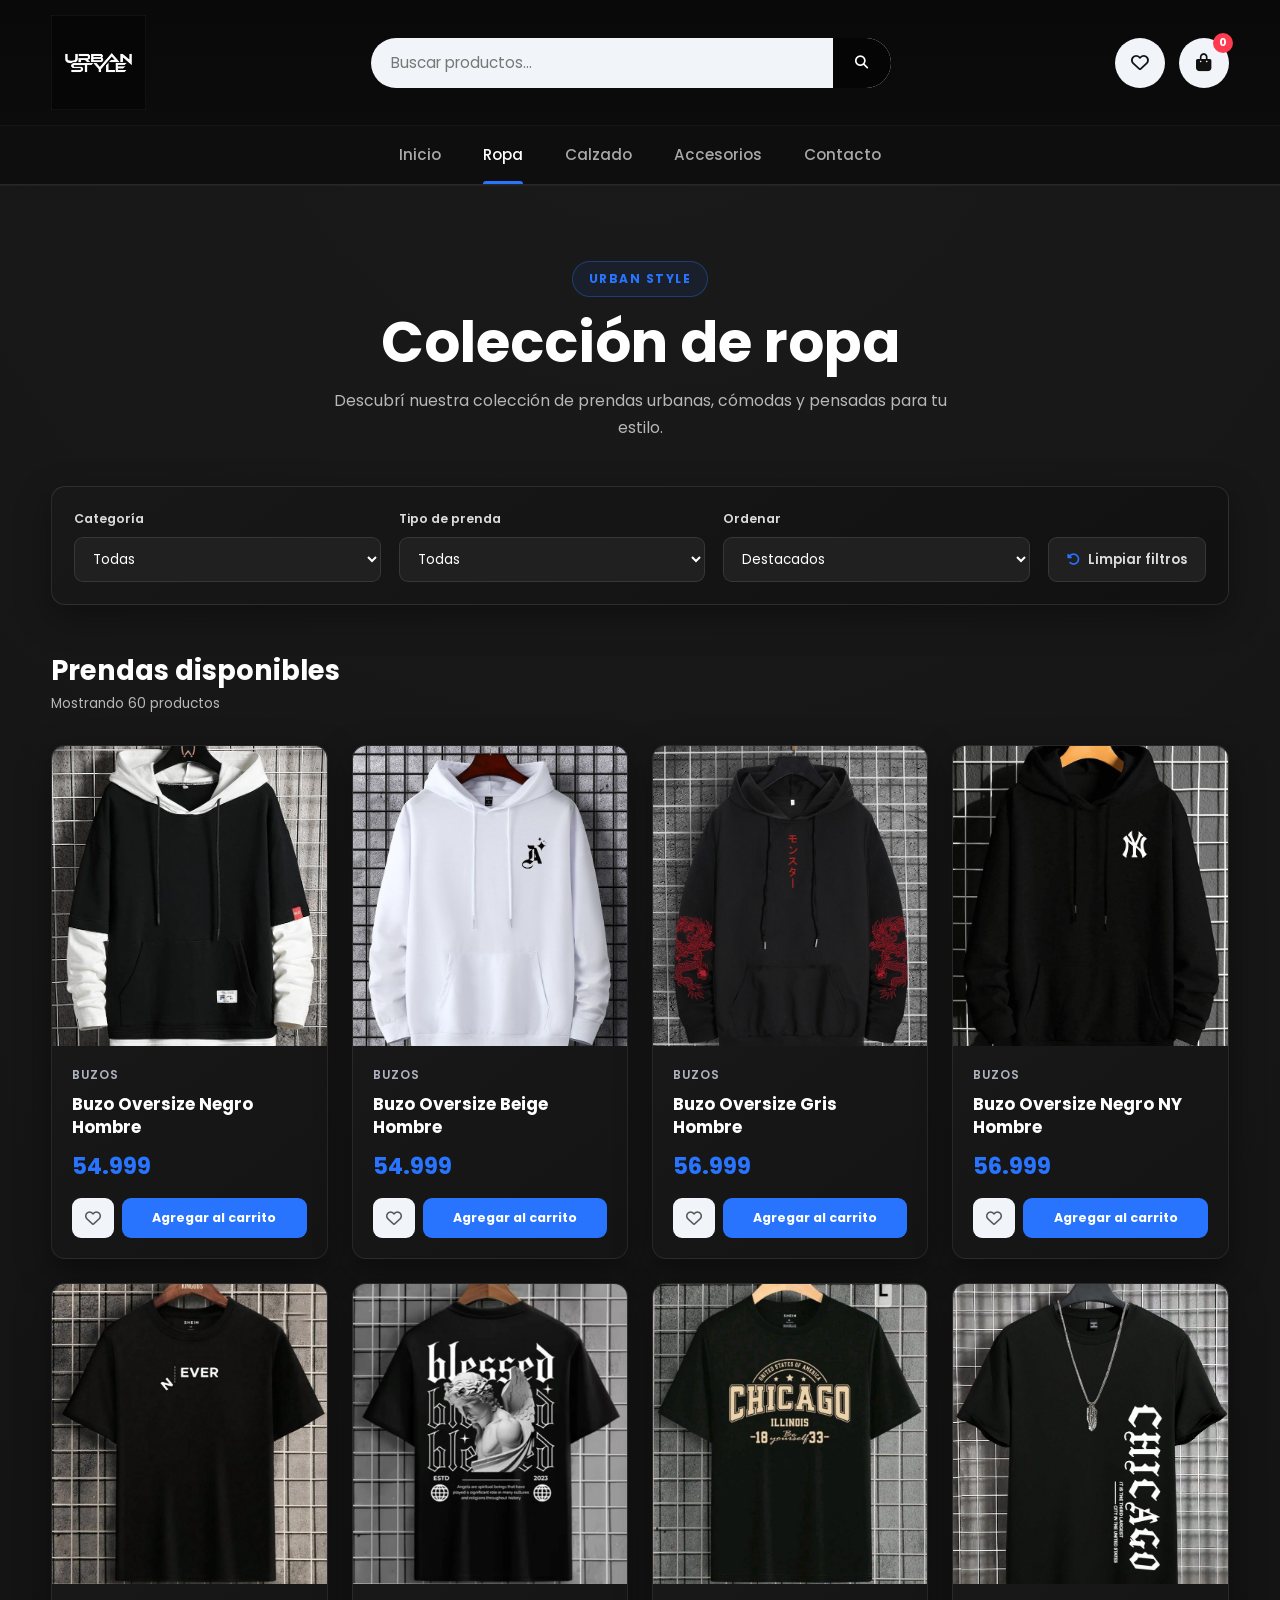
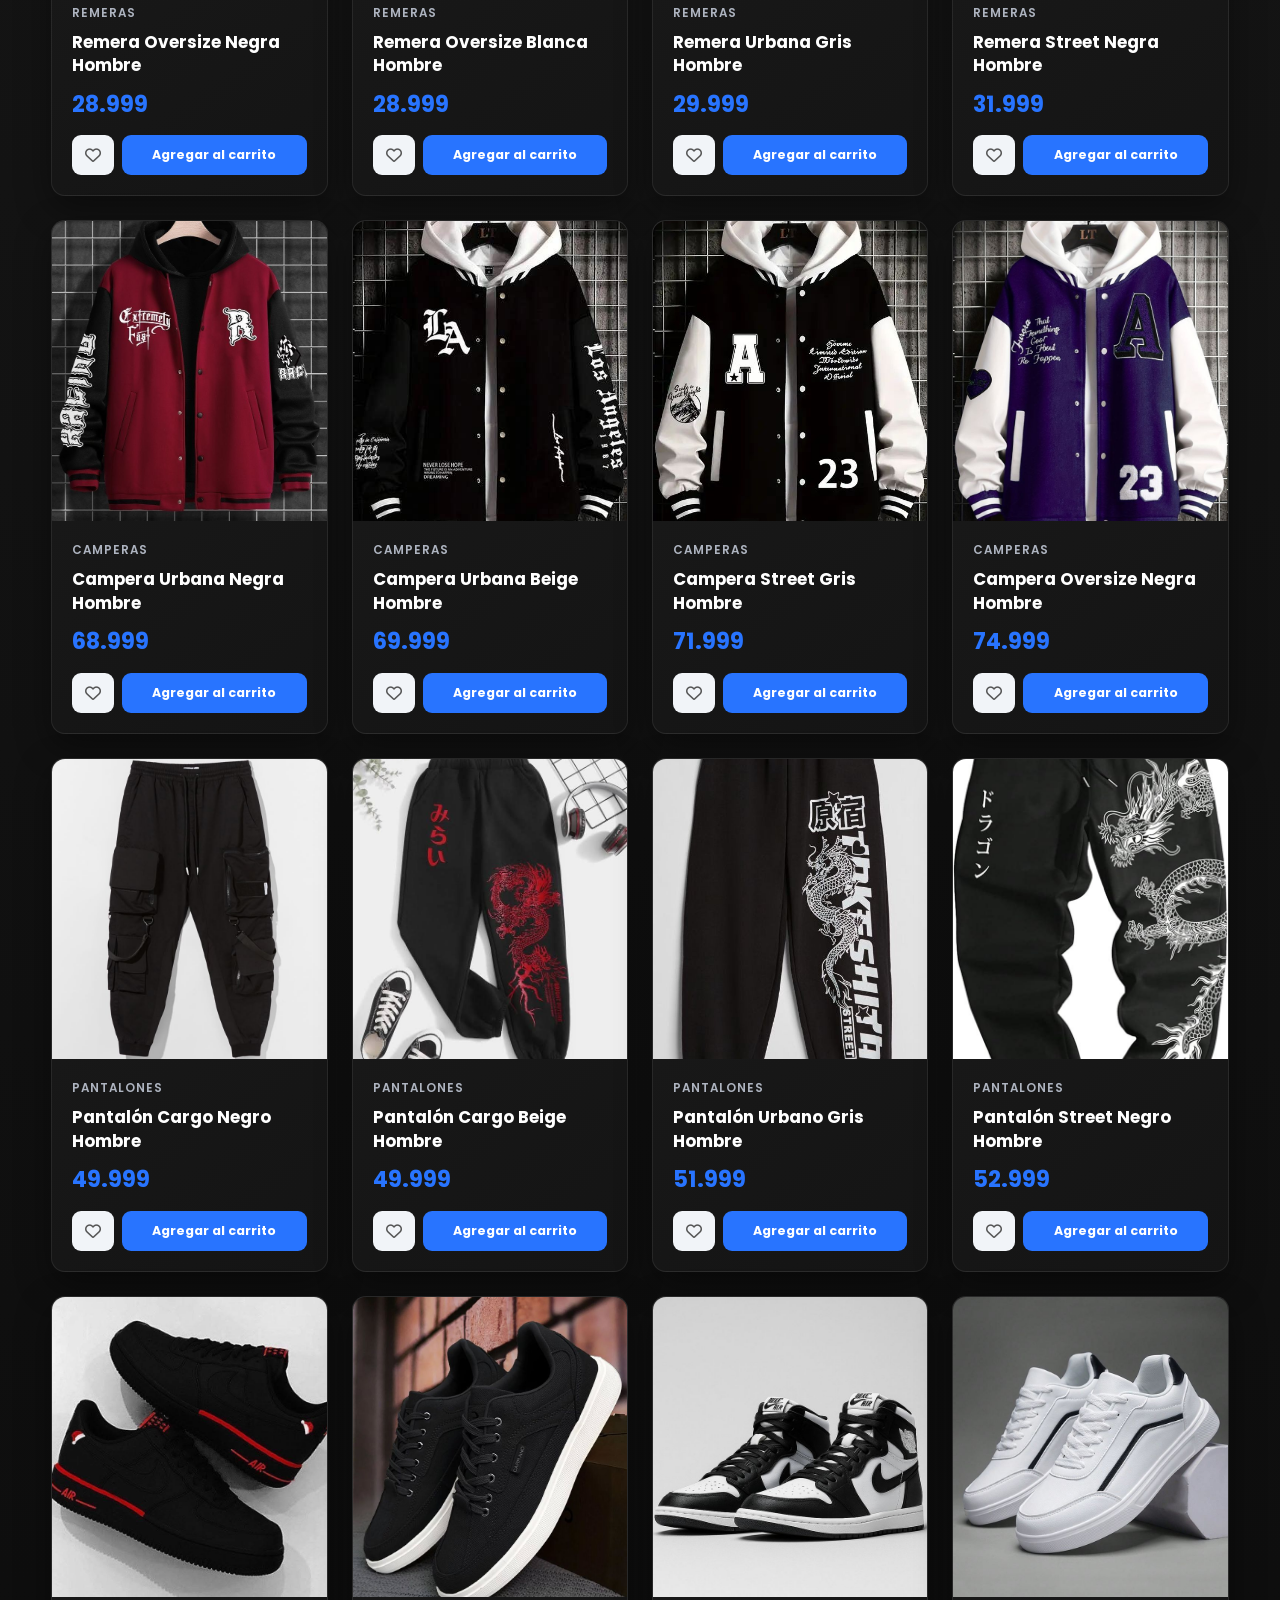
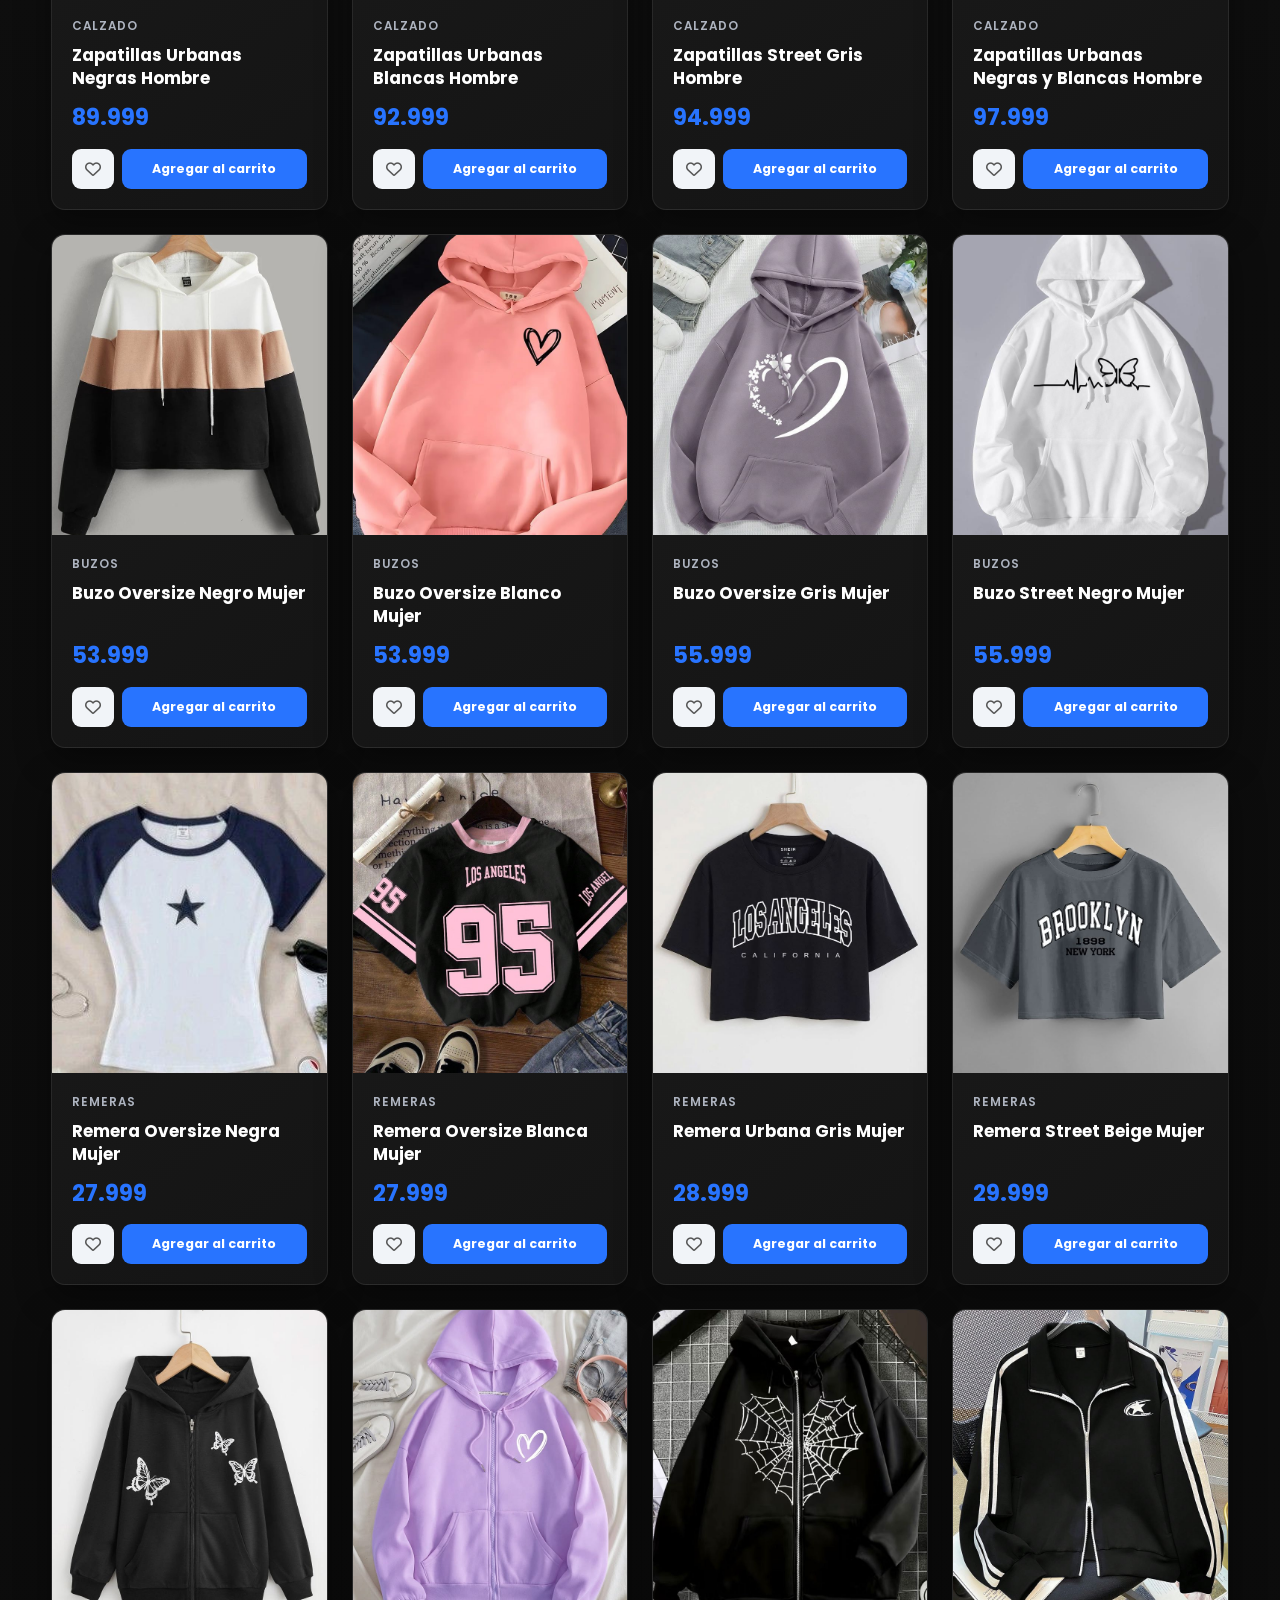
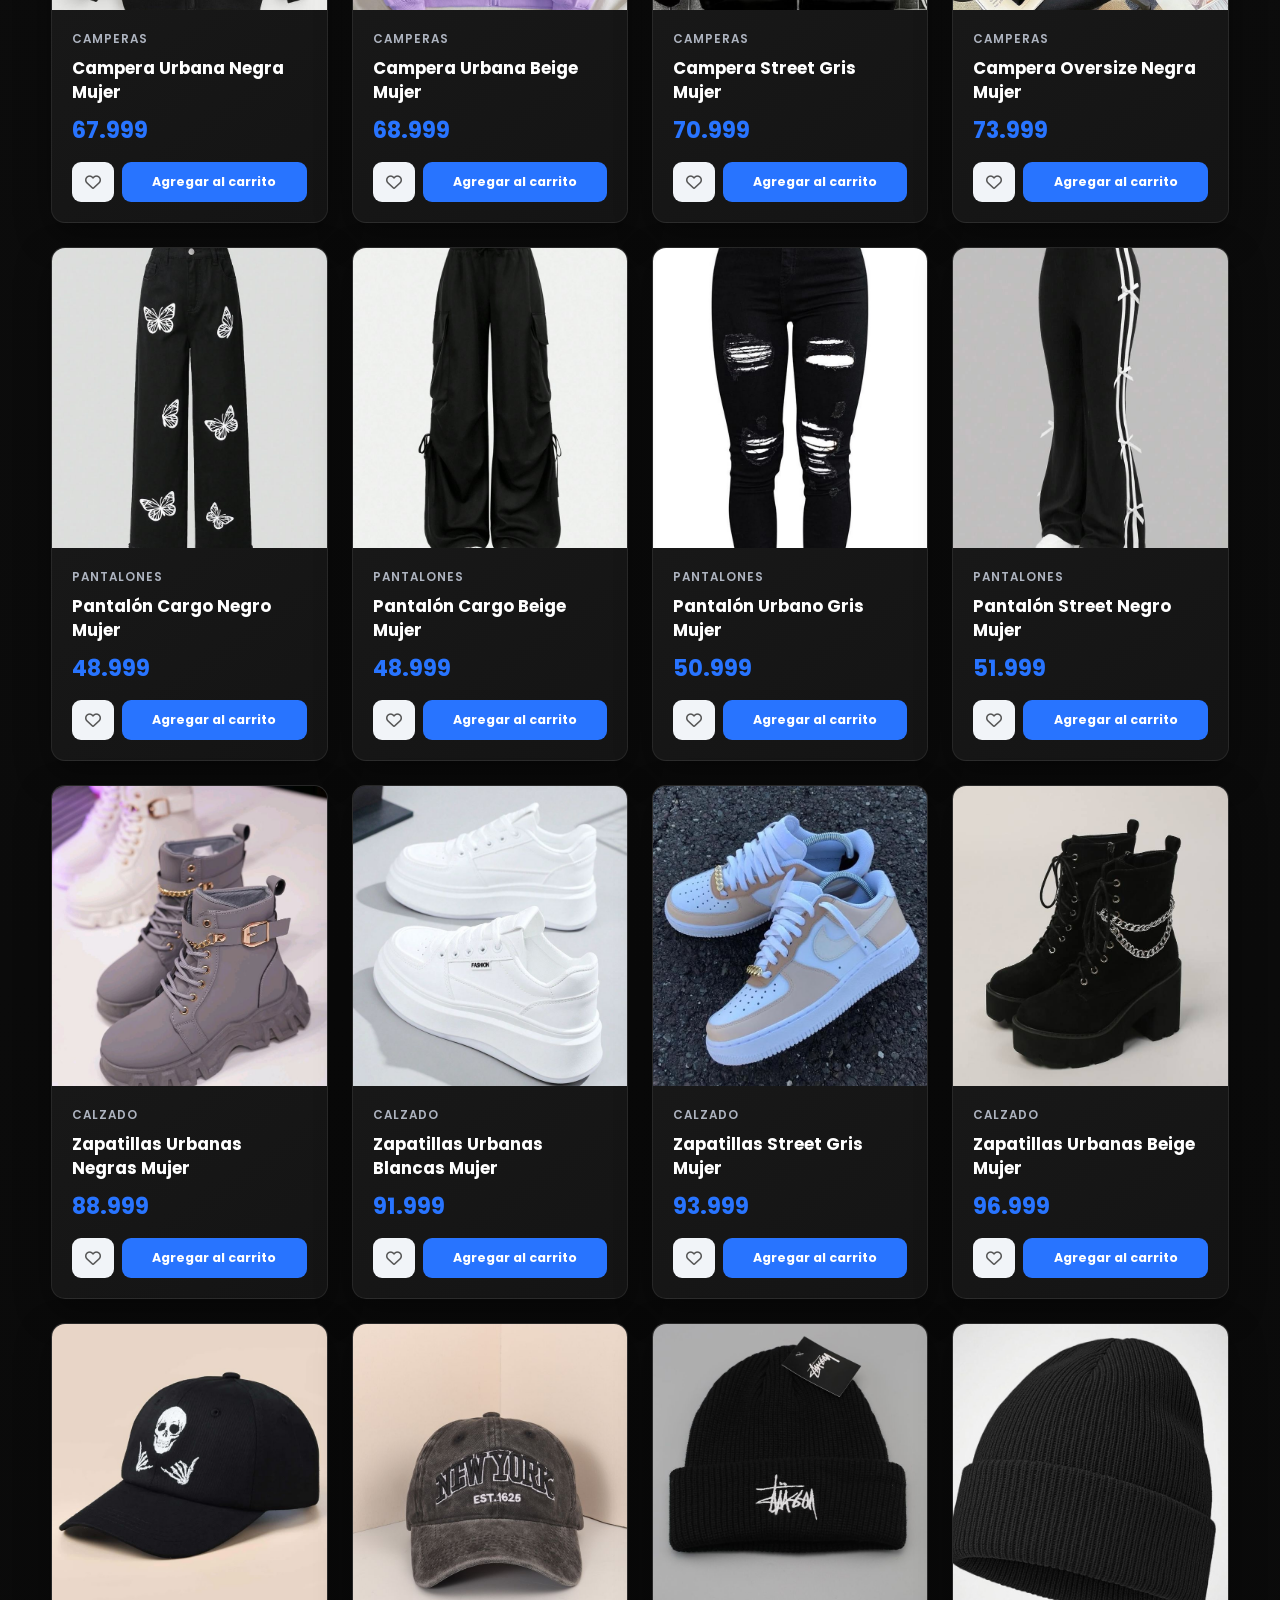
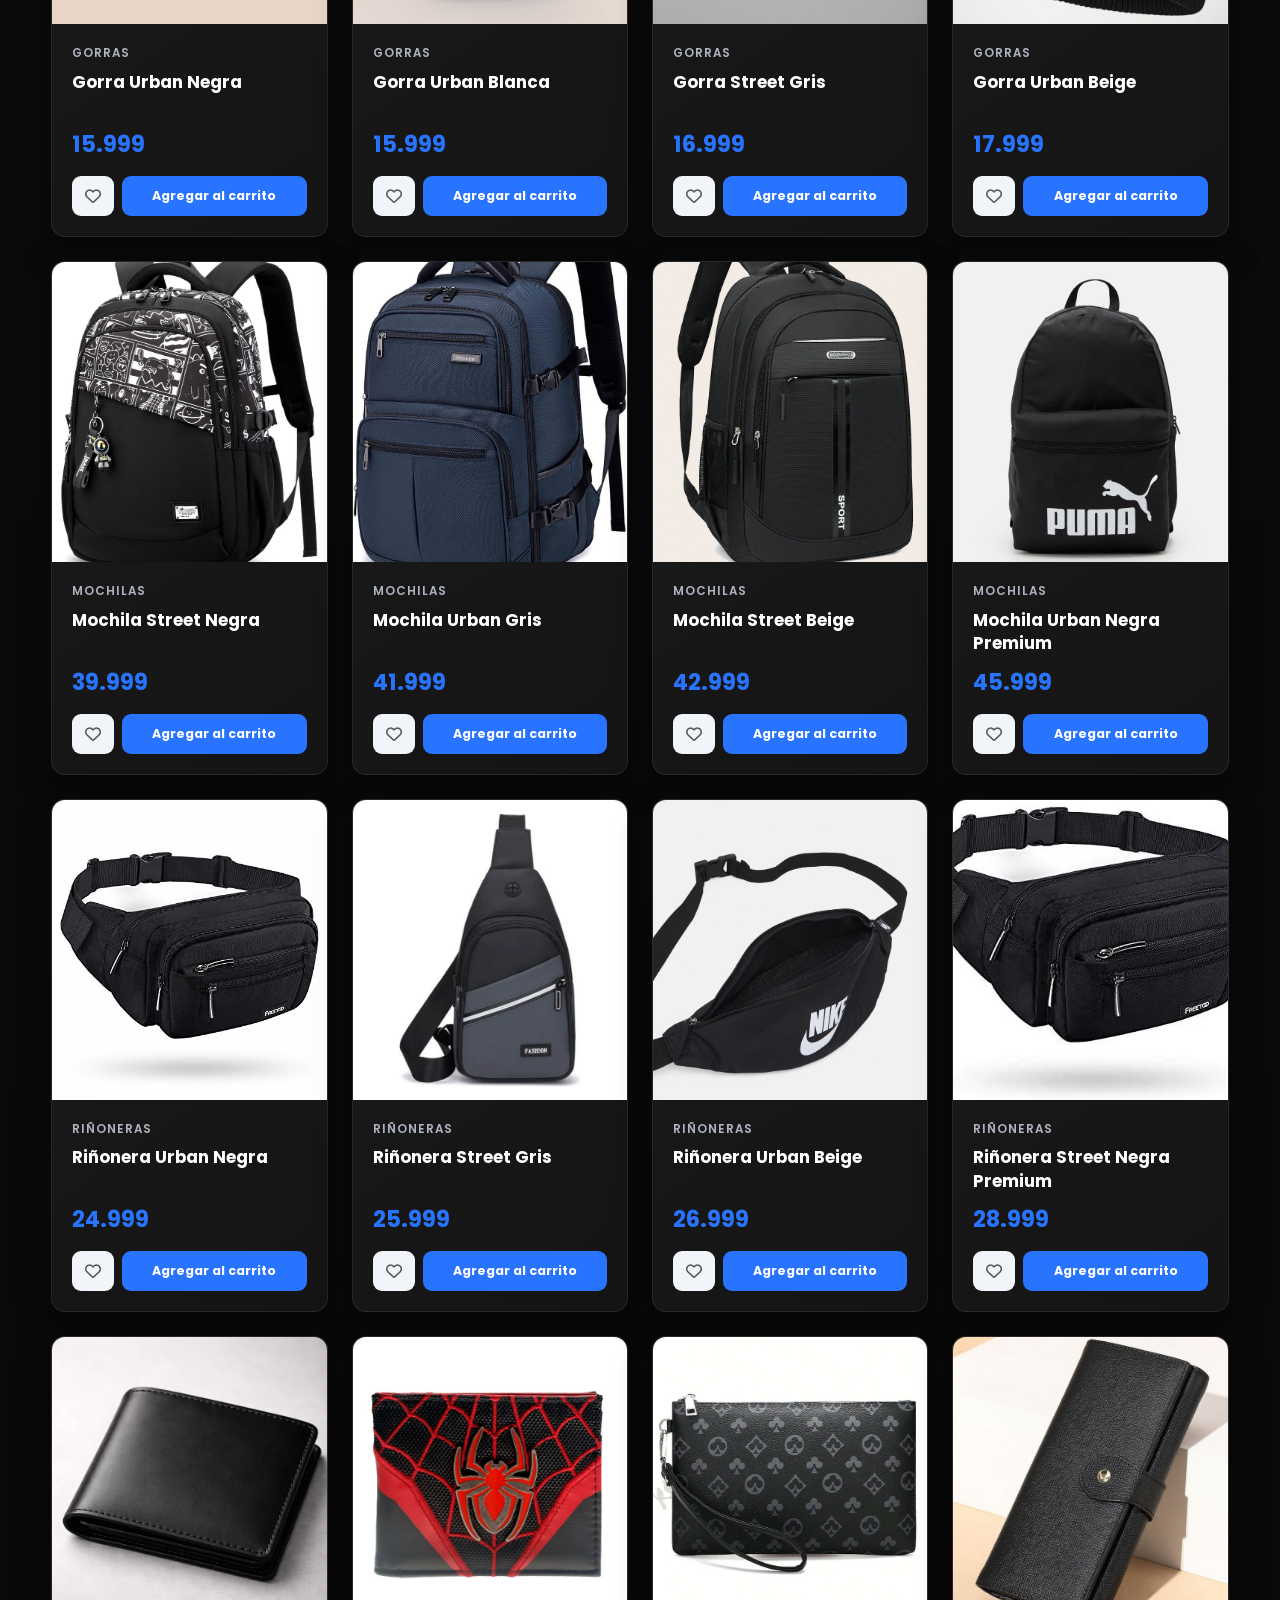
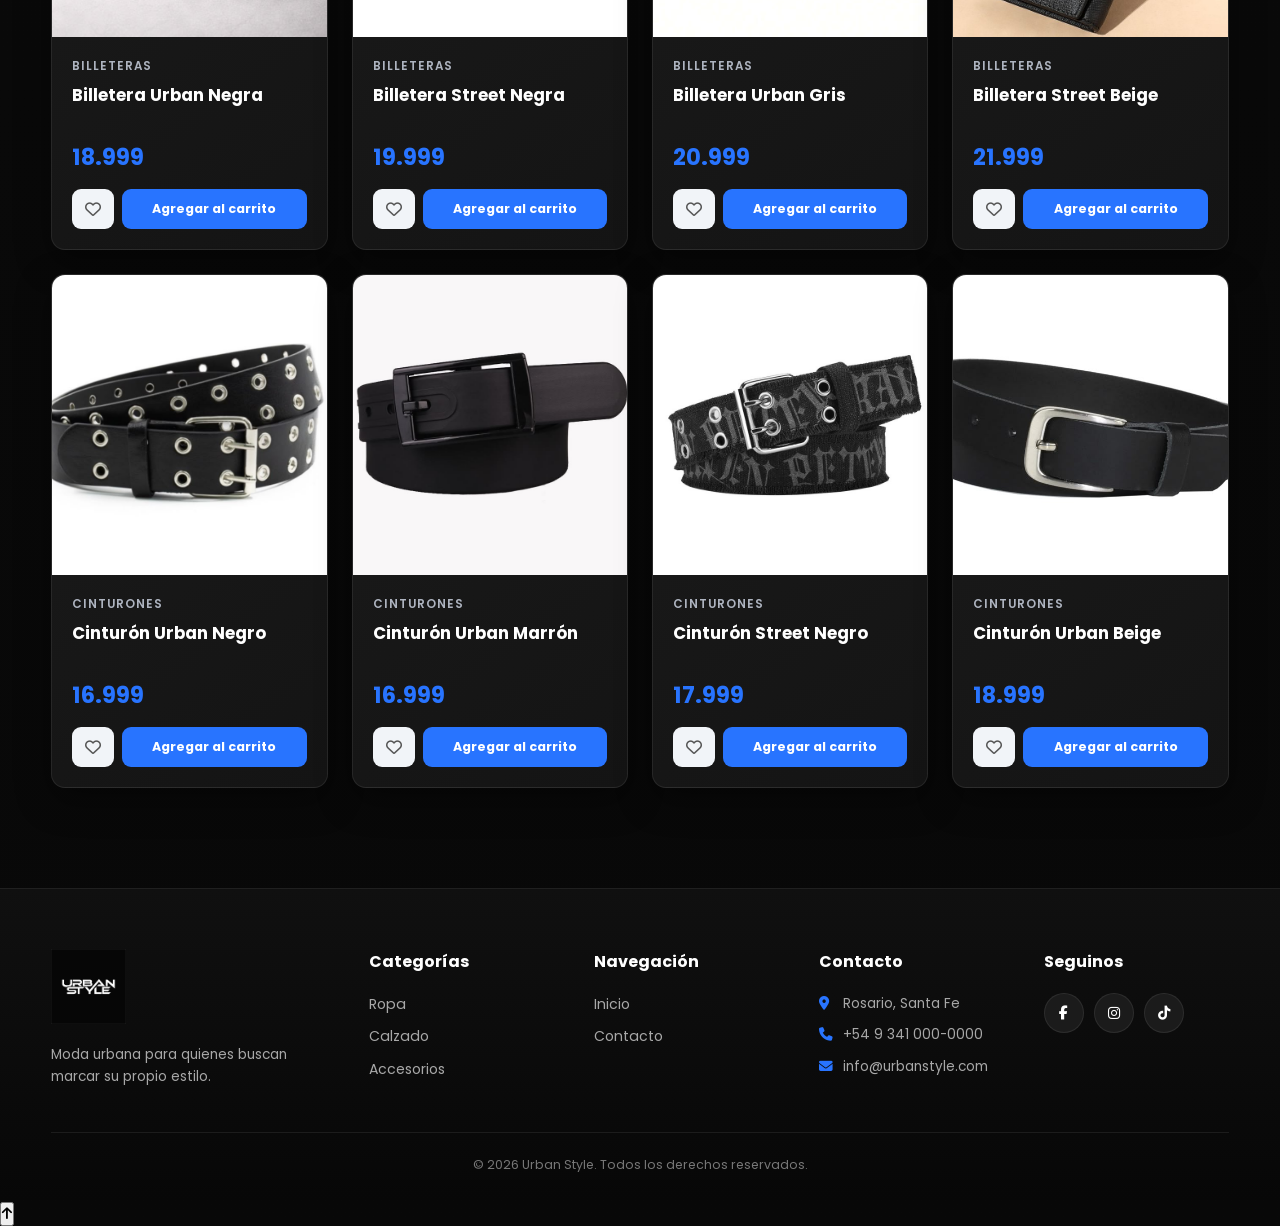
==== html/ropa.html @ ddd902ae "Actualiza productos, filtros y tarjetas" ====
<!DOCTYPE html>

<html lang="es">

<head>

    <!--================================================
                        CONFIGURACIÓN
    =================================================-->

    <meta charset="UTF-8">

    <meta
        name="viewport"
        content="width=device-width, initial-scale=1.0"
    >

    <meta
        name="description"
        content="Colección de ropa Urban Style"
    >

    <title>
        Ropa | Urban Style
    </title>


    <!--================================================
                        FUENTES
    =================================================-->

    <link
        rel="preconnect"
        href="https://fonts.googleapis.com"
    >

    <link
        rel="preconnect"
        href="https://fonts.gstatic.com"
        crossorigin
    >

    <link
        href="https://fonts.googleapis.com/css2?family=Poppins:wght@300;400;500;600;700;800&display=swap"
        rel="stylesheet"
    >


    <!--================================================
                    ICONOS FONT AWESOME
    =================================================-->

    <link
        rel="stylesheet"
        href="https://cdnjs.cloudflare.com/ajax/libs/font-awesome/6.5.2/css/all.min.css"
    >


    <!--================================================
                    ESTILOS PRINCIPALES
    =================================================-->

    <link
        rel="stylesheet"
        href="../style.css"
    >


    <!--================================================
                    ESTILOS DE ROPA
    =================================================-->

    <link
        rel="stylesheet"
        href="../css/ropa.css"
    >

</head>


<body>


    <!--================================================
                        HEADER
    =================================================-->

    <header class="header">

        <div class="header-contenedor">


            <!-- LOGO -->

            <a
                href="../index.html"
                class="logo"
                aria-label="Urban Style - Inicio"
            >

                <img
                    src="../img/logo.png"
                    alt="Logo Urban Style"
                >

            </a>


            <!-- BUSCADOR -->

            <div class="buscador">

                <input
                    type="text"
                    id="buscador"
                    placeholder="Buscar productos..."
                    autocomplete="off"
                >

                <button
                    type="button"
                    id="btn-buscar"
                    aria-label="Buscar"
                >

                    <i class="fa-solid fa-magnifying-glass"></i>

                </button>

            </div>


            <!-- ACCIONES -->

            <div class="acciones-header">


                <!-- FAVORITOS -->

                <button
                    type="button"
                    class="btn-header"
                    id="btn-favoritos"
                    aria-label="Favoritos"
                    title="Favoritos"
                >

                    <i class="fa-regular fa-heart"></i>

                </button>


                <!-- CARRITO -->

                <button
                    type="button"
                    class="btn-header carrito-header"
                    id="btn-carrito"
                    aria-label="Carrito"
                    title="Carrito"
                >

                    <i class="fa-solid fa-bag-shopping"></i>

                    <span
                        class="contador-carrito"
                        id="contador-carrito"
                    >
                        0
                    </span>

                </button>


            </div>

        </div>


        <!--================================================
                            NAVBAR
        =================================================-->

        <nav class="navbar">

            <div class="nav-contenedor">

                <a
                    href="../index.html"
                    class="nav-link"
                >
                    Inicio
                </a>

                <a
                    href="ropa.html"
                    class="nav-link activo"
                >
                    Ropa
                </a>

                <a
                    href="calzado.html"
                    class="nav-link"
                >
                    Calzado
                </a>

                <a
                    href="accesorios.html"
                    class="nav-link"
                >
                    Accesorios
                </a>

                <a
                    href="contacto.html"
                    class="nav-link"
                >
                    Contacto
                </a>

            </div>

        </nav>

    </header>


    <!--================================================
                    CONTENIDO PRINCIPAL
    =================================================-->

    <main>
        <!--================================================
                    ENCABEZADO DE ROPA
    =================================================-->

    <section class="ropa-encabezado">

        <div class="seccion-encabezado">

            <span class="ropa-etiqueta">
                URBAN STYLE
            </span>

            <h1>
                Colección de ropa
            </h1>

            <p>
                Descubrí nuestra colección de prendas urbanas,
                cómodas y pensadas para tu estilo.
            </p>

        </div>

    </section>


    <!--================================================
                        FILTROS
    =================================================-->

    <section class="filtros-ropa">

        <div class="filtros-contenedor">


            <!-- FILTRO CATEGORÍA -->

            <div class="filtro-grupo">

                <label for="filtro-categoria">
                    Categoría
                </label>

                <select
                    id="filtro-categoria"
                >

                    <option value="todos">
                        Todas
                    </option>

                    <option value="Hombre">
                        Hombre
                    </option>

                    <option value="Mujer">
                        Mujer
                    </option>

                </select>

            </div>


            <!-- FILTRO TIPO -->

            <div class="filtro-grupo">

                <label for="filtro-tipo">
                    Tipo de prenda
                </label>

                <select
                    id="filtro-tipo"
                >

                    <option value="todos">
                        Todas
                    </option>

                    <option value="Buzos">
                        Buzos
                    </option>

                    <option value="Camperas">
                        Camperas
                    </option>

                    <option value="Remeras">
                        Remeras
                    </option>

                    <option value="Jeans">
                        Jeans
                    </option>

                </select>

            </div>


            <!-- ORDEN -->

            <div class="filtro-grupo">

                <label for="orden-productos">
                    Ordenar
                </label>

                <select
                    id="orden-productos"
                >

                    <option value="destacados">
                        Destacados
                    </option>

                    <option value="menor">
                        Menor precio
                    </option>

                    <option value="mayor">
                        Mayor precio
                    </option>

                    <option value="nombre">
                        Nombre
                    </option>

                </select>

            </div>


            <!-- LIMPIAR FILTROS -->

            <button
                type="button"
                id="btn-limpiar-filtros"
                class="btn-limpiar-filtros"
            >

                <i class="fa-solid fa-rotate-left"></i>

                Limpiar filtros

            </button>

        </div>

    </section>


    <!--================================================
                    PRODUCTOS DE ROPA
    =================================================-->

    <section class="productos-ropa">

        <div class="productos-ropa-encabezado">

            <div>

                <h2>
                    Prendas disponibles
                </h2>

                <p id="cantidad-productos">
                    Mostrando productos
                </p>

            </div>

        </div>


        <!--================================================
                    CONTENEDOR PRODUCTOS
        =================================================-->

        <div
            class="productos-grid"
            id="productos-ropa"
        >

            <!--
                Las tarjetas serán creadas
                automáticamente por ropa.js.
            -->

        </div>


        <!--================================================
                    MENSAJE SIN RESULTADOS
        =================================================-->

        <div
            class="sin-resultados"
            id="sin-resultados"
        >

            <div class="sin-resultados-icono">

                <i class="fa-solid fa-shirt"></i>

            </div>

            <h3>
                No encontramos productos
            </h3>

            <p>
                Probá cambiar los filtros para
                encontrar otras prendas.
            </p>

        </div>

    </section>
        <!--================================================
                        FOOTER
    =================================================-->

    <footer class="footer">

        <div class="footer-contenedor">


            <!-- MARCA -->

            <div class="footer-columna footer-marca">

                <a
                    href="../index.html"
                    class="footer-logo"
                >

                    <img
                        src="../img/logo.png"
                        alt="Urban Style"
                    >

                </a>

                <p>
                    Moda urbana para quienes buscan
                    marcar su propio estilo.
                </p>

            </div>


            <!-- CATEGORÍAS -->

            <div class="footer-columna">

                <h3>
                    Categorías
                </h3>

                <a href="ropa.html">
                    Ropa
                </a>

                <a href="calzado.html">
                    Calzado
                </a>

                <a href="accesorios.html">
                    Accesorios
                </a>

            </div>


            <!-- NAVEGACIÓN -->

            <div class="footer-columna">

                <h3>
                    Navegación
                </h3>

                <a href="../index.html">
                    Inicio
                </a>

                <a href="contacto.html">
                    Contacto
                </a>

            </div>


            <!-- CONTACTO -->

            <div class="footer-columna">

                <h3>
                    Contacto
                </h3>

                <p>
                    <i class="fa-solid fa-location-dot"></i>
                    Rosario, Santa Fe
                </p>

                <p>
                    <i class="fa-solid fa-phone"></i>
                    +54 9 341 000-0000
                </p>

                <p>
                    <i class="fa-solid fa-envelope"></i>
                    info@urbanstyle.com
                </p>

            </div>


            <!-- REDES -->

            <div class="footer-columna">

                <h3>
                    Seguinos
                </h3>

                <div class="redes-sociales">

                    <a
                        href="#"
                        aria-label="Facebook"
                    >
                        <i class="fa-brands fa-facebook-f"></i>
                    </a>

                    <a
                        href="#"
                        aria-label="Instagram"
                    >
                        <i class="fa-brands fa-instagram"></i>
                    </a>

                    <a
                        href="#"
                        aria-label="TikTok"
                    >
                        <i class="fa-brands fa-tiktok"></i>
                    </a>

                </div>

            </div>


        </div>


        <!-- COPYRIGHT -->

        <div class="footer-bottom">

            <p>
                © 2026 Urban Style. Todos los derechos reservados.
            </p>

        </div>

    </footer>


    <!--================================================
                        SCRIPTS
    =================================================-->


    <script src="../js/productos.js"></script>
    
    <script src="../js/ropa.js"></script>

    <script src="../js/carrito.js"></script>

    <script src="../js/filtros.js"></script>

    <script src="../script.js"></script>

    

</body>

</html>
---- style.css ----
/*====================================================
                    CONFIGURACIÓN GENERAL
====================================================*/

:root {

    --fondo: #0b0b0b;
    --fondo-secundario: #111111;
    --fondo-tarjeta: #181818;

    --blanco: #ffffff;
    --texto: #f5f5f5;
    --texto-secundario: #b8b8b8;

    --color-principal: #2874ff;
    --color-principal-hover: #1f63df;

    --borde: rgba(255, 255, 255, 0.10);

    --sombra: 0 15px 40px rgba(0, 0, 0, 0.45);

    --radio: 14px;

}


/*====================================================
                    RESET
====================================================*/

* {

    margin: 0;
    padding: 0;

    box-sizing: border-box;

}


html {

    scroll-behavior: smooth;

}


body {

    font-family: "Poppins", sans-serif;

    background:
        radial-gradient(
            circle at top,
            #1a1a1a 0%,
            #0d0d0d 38%,
            #080808 100%
        );

    color: var(--texto);

    min-height: 100vh;

    line-height: 1.6;

}


img {

    max-width: 100%;

}


a {

    color: inherit;

    text-decoration: none;

}


button,
input {

    font-family: inherit;

}


button {

    cursor: pointer;

}


/*====================================================
                    SCROLLBAR
====================================================*/

::-webkit-scrollbar {

    width: 9px;

}


::-webkit-scrollbar-track {

    background: #080808;

}


::-webkit-scrollbar-thumb {

    background: #333333;

    border-radius: 10px;

}


::-webkit-scrollbar-thumb:hover {

    background: var(--color-principal);

}


/*====================================================
                        HEADER
====================================================*/

.header {

    width: 100%;

    background:
        linear-gradient(
            180deg,
            #090909 0%,
            #0d0d0d 100%
        );

    border-bottom: 1px solid var(--borde);

    position: relative;

    z-index: 1000;

}


.header-contenedor {

    width: min(1200px, 92%);

    min-height: 125px;

    margin: 0 auto;

    display: flex;

    align-items: center;

    justify-content: space-between;

    gap: 40px;

}


/*====================================================
                        LOGO
====================================================*/

.logo {

    width: 95px;

    height: 95px;

    flex-shrink: 0;

    display: flex;

    align-items: center;

    justify-content: center;

}


.logo img {

    width: 100%;

    height: 100%;

    object-fit: contain;

    display: block;

}


/*====================================================
                        BUSCADOR
====================================================*/

.buscador {

    width: min(520px, 50%);

    height: 50px;

    display: flex;

    align-items: center;

    background: #f1f4f8;

    border-radius: 30px;

    overflow: hidden;

}


.buscador input {

    flex: 1;

    height: 100%;

    border: none;

    outline: none;

    padding: 0 20px;

    background: transparent;

    color: #222222;

    font-size: 0.95rem;

}


.buscador input::placeholder {

    color: #777777;

}


.buscador button {

    width: 58px;

    height: 100%;

    border: none;

    background: #050505;

    color: #ffffff;

    display: flex;

    align-items: center;

    justify-content: center;

    transition: 0.25s ease;

}


.buscador button:hover {

    background: var(--color-principal);

}


/*====================================================
                    ACCIONES HEADER
====================================================*/

.acciones-header {

    display: flex;

    align-items: center;

    gap: 14px;

    flex-shrink: 0;

}


.btn-header {

    width: 50px;

    height: 50px;

    border: none;

    border-radius: 50%;

    background: #f1f4f8;

    color: #111111;

    display: flex;

    align-items: center;

    justify-content: center;

    font-size: 1.1rem;

    position: relative;

    transition:
        transform 0.25s ease,
        background 0.25s ease,
        color 0.25s ease;

}


.btn-header:hover {

    transform: translateY(-2px);

    background: var(--color-principal);

    color: #ffffff;

}


/*====================================================
                    CONTADOR CARRITO
====================================================*/

.carrito-header {

    position: relative;

}


.contador-carrito {

    position: absolute;

    top: -5px;

    right: -4px;

    min-width: 20px;

    height: 20px;

    padding: 0 5px;

    border-radius: 20px;

    background: #ff3b4f;

    color: #ffffff;

    font-size: 0.7rem;

    font-weight: 700;

    display: flex;

    align-items: center;

    justify-content: center;

}


/*====================================================
                        NAVBAR
====================================================*/

.navbar {

    width: 100%;

    border-top: 1px solid rgba(255,255,255,0.03);

    border-bottom: 1px solid var(--borde);

    background: #0e0e0e;

}


.nav-contenedor {

    width: min(900px, 92%);

    min-height: 55px;

    margin: 0 auto;

    display: flex;

    align-items: center;

    justify-content: center;

    gap: 42px;

}


.nav-link {

    position: relative;

    color: #a9a9a9;

    font-size: 0.95rem;

    font-weight: 500;

    padding: 17px 0;

    transition: color 0.25s ease;

}


.nav-link:hover {

    color: var(--blanco);

}


.nav-link.activo {

    color: var(--blanco);

}


.nav-link.activo::after {

    content: "";

    position: absolute;

    left: 0;

    right: 0;

    bottom: 0;

    height: 3px;

    background: var(--color-principal);

    border-radius: 5px 5px 0 0;

}


/*====================================================
                    SECCIONES GENERALES
====================================================*/

main {

    width: 100%;

    overflow: hidden;

}


.seccion-encabezado {

    text-align: center;

}


.seccion-encabezado h2 {

    color: var(--blanco);

    font-size: 2rem;

    line-height: 1.2;

    margin-bottom: 8px;

}


.seccion-encabezado p {

    color: var(--texto-secundario);

    font-size: 1rem;

}


/*====================================================
                    ANIMACIÓN BASE
====================================================*/

.animacion-scroll {

    opacity: 0;

    transform: translateY(25px);

    transition:
        opacity 0.6s ease,
        transform 0.6s ease;

}


.animacion-scroll.visible {

    opacity: 1;

    transform: translateY(0);

}
/*====================================================
                        HERO / BANNER
====================================================*/

.hero {

    position: relative;

    width: 100%;

    min-height: 560px;

    overflow: hidden;

    background: #080808;

}


.hero-imagen {

    position: absolute;

    inset: 0;

    width: 100%;

    height: 100%;

}


.hero-imagen img {

    width: 100%;

    height: 100%;

    object-fit: cover;

    object-position: center;

    display: block;

}


.hero-imagen::after {

    content: "";

    position: absolute;

    inset: 0;

    background:
        linear-gradient(
            90deg,
            rgba(0,0,0,.78) 0%,
            rgba(0,0,0,.48) 45%,
            rgba(0,0,0,.12) 100%
        );

}


/*====================================================
                    CONTENIDO HERO
====================================================*/

.hero-contenido {

    position: relative;

    z-index: 2;

    width: min(1200px, 92%);

    min-height: 560px;

    margin: 0 auto;

    display: flex;

    flex-direction: column;

    align-items: flex-start;

    justify-content: center;

}


.hero-etiqueta {

    display: inline-block;

    margin-bottom: 20px;

    padding: 8px 17px;

    border: 1px solid rgba(255,255,255,.25);

    border-radius: 30px;

    background: rgba(0,0,0,.25);

    backdrop-filter: blur(5px);

    color: #ffffff;

    font-size: .78rem;

    font-weight: 700;

    letter-spacing: 1.5px;

}


.hero-contenido h1 {

    max-width: 650px;

    color: #ffffff;

    font-size: clamp(2.5rem, 5vw, 4.5rem);

    line-height: 1.05;

    margin-bottom: 22px;

}


.hero-contenido p {

    max-width: 570px;

    color: #e2e2e2;

    font-size: 1.05rem;

    line-height: 1.7;

    margin-bottom: 30px;

}


.btn-hero {

    display: inline-flex;

    align-items: center;

    justify-content: center;

    gap: 10px;

    padding: 14px 27px;

    border-radius: 30px;

    background: var(--color-principal);

    color: #ffffff;

    font-size: .95rem;

    font-weight: 700;

    transition:
        transform .25s ease,
        background .25s ease,
        box-shadow .25s ease;

}


.btn-hero:hover {

    background: var(--color-principal-hover);

    transform: translateY(-3px);

    box-shadow:
        0 10px 25px rgba(40,116,255,.30);

}


/*====================================================
                    CATEGORÍAS
====================================================*/

.categorias {

    width: min(1200px, 92%);

    margin: 90px auto;

}


.categorias .seccion-encabezado {

    margin-bottom: 40px;

}


.categorias-grid {

    display: grid;

    grid-template-columns: repeat(3, 1fr);

    gap: 25px;

}


/*====================================================
                    TARJETA CATEGORÍA
====================================================*/

.categoria {

    min-height: 220px;

    padding: 30px 25px;

    display: flex;

    flex-direction: column;

    align-items: center;

    justify-content: center;

    text-align: center;

    background:
        linear-gradient(
            145deg,
            #1b1b1b,
            #111111
        );

    border: 1px solid var(--borde);

    border-radius: var(--radio);

    box-shadow: var(--sombra);

    transition:
        transform .3s ease,
        border-color .3s ease,
        box-shadow .3s ease;

}


.categoria:hover {

    transform: translateY(-7px);

    border-color: rgba(40,116,255,.45);

    box-shadow:
        0 18px 40px rgba(0,0,0,.55),
        0 0 25px rgba(40,116,255,.08);

}


.categoria-icono {

    width: 65px;

    height: 65px;

    margin-bottom: 18px;

    border-radius: 50%;

    display: flex;

    align-items: center;

    justify-content: center;

    background: rgba(40,116,255,.10);

    color: var(--color-principal);

    font-size: 1.8rem;

}


.categoria h3 {

    color: #ffffff;

    font-size: 1.35rem;

    margin-bottom: 8px;

}


.categoria p {

    color: var(--texto-secundario);

    font-size: .9rem;

    line-height: 1.5;

}


/*====================================================
                PRODUCTOS DESTACADOS
====================================================*/

.productos-destacados {

    width: min(1200px, 92%);

    margin: 100px auto;

}


.productos-destacados
.seccion-encabezado {

    margin-bottom: 40px;

}


.productos-grid {

    display: grid;

    grid-template-columns: repeat(4, minmax(0, 1fr));

    gap: 24px;

}


/*====================================================
                    TARJETA PRODUCTO
====================================================*/

.producto-card {

    width: 100%;

    min-width: 0;

    display: flex;

    flex-direction: column;

    overflow: hidden;

    background: #191919;

    border: 1px solid rgba(255,255,255,.08);

    border-radius: 14px;

    box-shadow:
        0 12px 35px rgba(0,0,0,.40);

    color: #ffffff;

    transition:
        transform .3s ease,
        border-color .3s ease,
        box-shadow .3s ease;

}


.producto-card:hover {

    transform: translateY(-7px);

    border-color: rgba(40,116,255,.40);

    box-shadow:
        0 18px 40px rgba(0,0,0,.60),
        0 0 22px rgba(40,116,255,.08);

}


/*====================================================
                    IMAGEN PRODUCTO
====================================================*/

.producto-imagen {

    width: 100%;

    height: 270px;

    overflow: hidden;

    background: #111111;

}


.producto-imagen img {

    width: 100%;

    height: 100%;

    display: block;

    object-fit: cover;

    object-position: center;

    transition: transform .35s ease;

}


.producto-card:hover
.producto-imagen img {

    transform: scale(1.05);

}


/*====================================================
                    INFO PRODUCTO
====================================================*/

.producto-info {

    padding: 19px;

    display: flex;

    flex-direction: column;

    flex: 1;

}


.producto-categoria {

    color: #aeb4c0;

    font-size: .76rem;

    font-weight: 600;

    text-transform: uppercase;

    letter-spacing: 1px;

    margin-bottom: 7px;

}


.producto-info h3 {

    color: #ffffff;

    font-size: 1.02rem;

    line-height: 1.35;

    margin-bottom: 12px;

    min-height: 50px;

}


.producto-info h2 {

    color: var(--color-principal);

    font-size: 1.35rem;

    line-height: 1.2;

    margin-bottom: 17px;

}


/*====================================================
                BOTONES PRODUCTO
====================================================*/

.producto-botones {

    width: 100%;

    display: flex;

    align-items: center;

    gap: 8px;

    margin-top: auto;

}


.btn-favorito {

    width: 42px;

    height: 40px;

    flex-shrink: 0;

    border: none;

    border-radius: 9px;

    background: #f1f4f8;

    color: #555555;

    display: flex;

    align-items: center;

    justify-content: center;

    transition:
        background .25s ease,
        color .25s ease,
        transform .25s ease;

}


.btn-favorito:hover {

    background: #ffffff;

    color: #ff4560;

    transform: scale(1.05);

}


.btn-comprar {

    flex: 1;

    height: 40px;

    padding: 0 12px;

    border: none;

    border-radius: 9px;

    background: var(--color-principal);

    color: #ffffff;

    font-size: .78rem;

    font-weight: 700;

    transition:
        background .25s ease,
        transform .25s ease;

}


.btn-comprar:hover {

    background: var(--color-principal-hover);

    transform: translateY(-2px);

}


/*====================================================
                    BENEFICIOS
====================================================*/

.beneficios {

    width: min(1200px, 92%);

    margin: 100px auto;

}


.beneficios .seccion-encabezado {

    margin-bottom: 40px;

}


.beneficios-grid {

    display: grid;

    grid-template-columns: repeat(4, 1fr);

    gap: 20px;

}


.beneficio {

    padding: 30px 22px;

    text-align: center;

    background: #151515;

    border: 1px solid var(--borde);

    border-radius: var(--radio);

    transition:
        transform .3s ease,
        border-color .3s ease;

}


.beneficio:hover {

    transform: translateY(-5px);

    border-color: rgba(40,116,255,.35);

}


.beneficio-icono {

    width: 55px;

    height: 55px;

    margin: 0 auto 17px;

    border-radius: 50%;

    display: flex;

    align-items: center;

    justify-content: center;

    background: rgba(40,116,255,.10);

    color: var(--color-principal);

    font-size: 1.35rem;

}


.beneficio h3 {

    color: #ffffff;

    font-size: 1.05rem;

    margin-bottom: 9px;

}


.beneficio p {

    color: var(--texto-secundario);

    font-size: .87rem;

    line-height: 1.6;

}
/*====================================================
                        FOOTER
====================================================*/

.footer {

    width: 100%;

    margin-top: 100px;

    padding: 60px 0 25px;

    background:
        linear-gradient(
            180deg,
            #101010,
            #070707
        );

    border-top: 1px solid var(--borde);

}


.footer-contenedor {

    width: min(1200px, 92%);

    margin: 0 auto;

    display: grid;

    grid-template-columns: 1.5fr repeat(4, 1fr);

    gap: 40px;

}


.footer-columna {

    display: flex;

    flex-direction: column;

    gap: 10px;

}


.footer-logo {

    width: 75px;

    height: 75px;

    display: block;

    margin-bottom: 10px;

}


.footer-logo img {

    width: 100%;

    height: 100%;

    object-fit: contain;

}


.footer-marca p {

    max-width: 250px;

    color: #a8a8a8;

    font-size: .88rem;

    line-height: 1.7;

}


.footer-columna h3 {

    color: #ffffff;

    font-size: 1rem;

    margin-bottom: 8px;

}


.footer-columna a {

    width: fit-content;

    color: #a8a8a8;

    font-size: .88rem;

    transition: color .25s ease;

}


.footer-columna a:hover {

    color: var(--color-principal);

}


.footer-columna p {

    color: #a8a8a8;

    font-size: .85rem;

    line-height: 1.6;

}


.footer-columna p i {

    width: 20px;

    color: var(--color-principal);

}


/*====================================================
                    REDES SOCIALES
====================================================*/

.redes-sociales {

    display: flex;

    align-items: center;

    gap: 10px;

}


.redes-sociales a {

    width: 40px;

    height: 40px;

    border-radius: 50%;

    background: #1b1b1b;

    border: 1px solid rgba(255,255,255,.08);

    color: #ffffff;

    display: flex;

    align-items: center;

    justify-content: center;

    transition:
        background .25s ease,
        transform .25s ease,
        color .25s ease;

}


.redes-sociales a:hover {

    background: var(--color-principal);

    color: #ffffff;

    transform: translateY(-3px);

}


/*====================================================
                    FOOTER BOTTOM
====================================================*/

.footer-bottom {

    width: min(1200px, 92%);

    margin: 45px auto 0;

    padding-top: 22px;

    border-top: 1px solid rgba(255,255,255,.08);

    text-align: center;

}


.footer-bottom p {

    color: #777777;

    font-size: .78rem;

}


/*====================================================
                    SELECCIÓN DE TEXTO
====================================================*/

::selection {

    background: var(--color-principal);

    color: #ffffff;

}


/*====================================================
                    RESPONSIVE
                    1100px
====================================================*/

@media (max-width: 1100px) {

    .header-contenedor {

        width: 94%;

        gap: 25px;

    }


    .buscador {

        width: 45%;

    }


    .nav-contenedor {

        gap: 30px;

    }


    .productos-grid {

        grid-template-columns:
            repeat(3, minmax(0, 1fr));

    }


    .beneficios-grid {

        grid-template-columns:
            repeat(2, 1fr);

    }


    .footer-contenedor {

        grid-template-columns:
            repeat(3, 1fr);

    }

}


/*====================================================
                    RESPONSIVE
                    850px
====================================================*/

@media (max-width: 850px) {

    .header-contenedor {

        min-height: 110px;

        flex-wrap: wrap;

        justify-content: center;

        padding: 15px 0;

    }


    .logo {

        width: 75px;

        height: 75px;

    }


    .buscador {

        width: 60%;

    }


    .acciones-header {

        gap: 10px;

    }


    .btn-header {

        width: 44px;

        height: 44px;

    }


    .nav-contenedor {

        width: 94%;

        justify-content: flex-start;

        overflow-x: auto;

        gap: 28px;

        scrollbar-width: none;

    }


    .nav-contenedor::-webkit-scrollbar {

        display: none;

    }


    .nav-link {

        flex-shrink: 0;

    }


    .hero,
    .hero-contenido {

        min-height: 500px;

    }


    .hero-contenido h1 {

        font-size: 3.2rem;

    }


    .categorias-grid {

        grid-template-columns:
            repeat(2, 1fr);

    }


    .productos-grid {

        grid-template-columns:
            repeat(2, minmax(0, 1fr));

    }


    .footer-contenedor {

        grid-template-columns:
            repeat(2, 1fr);

    }

}


/*====================================================
                    RESPONSIVE
                    600px
====================================================*/

@media (max-width: 600px) {

    .header-contenedor {

        width: 90%;

        min-height: auto;

        padding: 15px 0;

        gap: 15px;

    }


    .logo {

        width: 70px;

        height: 70px;

    }


    .buscador {

        width: 100%;

        order: 3;

    }


    .acciones-header {

        margin-left: auto;

    }


    .btn-header {

        width: 42px;

        height: 42px;

    }


    .nav-contenedor {

        min-height: 52px;

        gap: 24px;

    }


    .nav-link {

        font-size: .85rem;

        padding: 15px 0;

    }


    /* HERO */

    .hero,
    .hero-contenido {

        min-height: 440px;

    }


    .hero-imagen img {

        object-position: center;

    }


    .hero-imagen::after {

        background:
            linear-gradient(
                90deg,
                rgba(0,0,0,.80),
                rgba(0,0,0,.35)
            );

    }


    .hero-contenido {

        width: 90%;

    }


    .hero-etiqueta {

        font-size: .68rem;

        padding: 7px 13px;

    }


    .hero-contenido h1 {

        font-size: 2.3rem;

    }


    .hero-contenido p {

        font-size: .9rem;

        max-width: 450px;

    }


    .btn-hero {

        padding: 12px 22px;

        font-size: .85rem;

    }


    /* CATEGORÍAS */

    .categorias {

        width: 90%;

        margin: 65px auto;

    }


    .seccion-encabezado h2 {

        font-size: 1.7rem;

    }


    .seccion-encabezado p {

        font-size: .88rem;

    }


    .categorias-grid {

        grid-template-columns: 1fr;

        gap: 18px;

    }


    .categoria {

        min-height: 190px;

    }


    /* PRODUCTOS */

    .productos-destacados {

        width: 90%;

        margin: 70px auto;

    }


    .productos-grid {

        grid-template-columns: 1fr;

        gap: 20px;

    }


    .producto-imagen {

        height: 300px;

    }


    .producto-info {

        padding: 18px;

    }


    .producto-info h3 {

        min-height: auto;

    }


    /* BENEFICIOS */

    .beneficios {

        width: 90%;

        margin: 70px auto;

    }


    .beneficios-grid {

        grid-template-columns: 1fr;

        gap: 15px;

    }


    /* FOOTER */

    .footer {

        margin-top: 70px;

        padding: 50px 0 20px;

    }


    .footer-contenedor {

        grid-template-columns: 1fr;

        gap: 30px;

    }


    .footer-columna {

        align-items: center;

        text-align: center;

    }


    .footer-marca p {

        max-width: 320px;

    }


    .footer-logo {

        margin-left: auto;

        margin-right: auto;

    }


    .footer-columna a {

        width: auto;

    }


    .footer-bottom {

        margin-top: 35px;

    }

}


/*====================================================
                    RESPONSIVE
                    400px
====================================================*/

@media (max-width: 400px) {

    .logo {

        width: 62px;

        height: 62px;

    }


    .acciones-header {

        gap: 7px;

    }


    .btn-header {

        width: 38px;

        height: 38px;

        font-size: .9rem;

    }


    .hero,
    .hero-contenido {

        min-height: 400px;

    }


    .hero-contenido h1 {

        font-size: 2rem;

    }


    .hero-contenido p {

        font-size: .82rem;

    }


    .hero-etiqueta {

        font-size: .6rem;

    }


    .producto-imagen {

        height: 270px;

    }


    .producto-info h2 {

        font-size: 1.25rem;

    }

}


/*====================================================
                    FIN STYLE.CSS
====================================================*/
---- css/ropa.css ----
/*====================================================
                    URBAN STYLE
                    ROPA.CSS
                    PARTE 1/3
====================================================*/


/*====================================================
                ENCABEZADO DE ROPA
====================================================*/

.ropa-encabezado {

    width: min(1200px, 92%);

    margin: 75px auto 45px;

    text-align: center;

}


/*====================================================
                    ETIQUETA
====================================================*/

.ropa-etiqueta {

    display: inline-block;

    margin-bottom: 15px;

    padding: 7px 16px;

    border: 1px solid rgba(40, 116, 255, .35);

    border-radius: 30px;

    background: rgba(40, 116, 255, .08);

    color: var(--color-principal);

    font-size: .75rem;

    font-weight: 700;

    letter-spacing: 1.5px;

}


/*====================================================
                    TÍTULO
====================================================*/

.ropa-encabezado h1 {

    color: #ffffff;

    font-size: clamp(
        2.2rem,
        5vw,
        3.5rem
    );

    line-height: 1.1;

    margin-bottom: 15px;

}


/*====================================================
                DESCRIPCIÓN
====================================================*/

.ropa-encabezado p {

    max-width: 650px;

    margin: 0 auto;

    color: var(--texto-secundario);

    font-size: .98rem;

    line-height: 1.7;

}


/*====================================================
                        FILTROS
====================================================*/

.filtros-ropa {

    width: min(1200px, 92%);

    margin: 0 auto 50px;

}


.filtros-contenedor {

    display: flex;

    align-items: flex-end;

    gap: 18px;

    padding: 22px;

    background:
        linear-gradient(
            145deg,
            #181818,
            #111111
        );

    border: 1px solid var(--borde);

    border-radius: var(--radio);

    box-shadow:
        0 12px 35px rgba(0, 0, 0, .35);

}


/*====================================================
                    GRUPO FILTRO
====================================================*/

.filtro-grupo {

    flex: 1;

    min-width: 0;

    display: flex;

    flex-direction: column;

    gap: 8px;

}


.filtro-grupo label {

    color: #dcdcdc;

    font-size: .78rem;

    font-weight: 600;

}


/*====================================================
                    SELECT
====================================================*/

.filtro-grupo select {

    width: 100%;

    height: 45px;

    padding: 0 38px 0 14px;

    border: 1px solid rgba(255,255,255,.10);

    border-radius: 9px;

    outline: none;

    background: #202020;

    color: #ffffff;

    font-family: inherit;

    font-size: .84rem;

    cursor: pointer;

    transition:
        border-color .25s ease,
        background .25s ease,
        box-shadow .25s ease;

}


.filtro-grupo select:hover {

    border-color:
        rgba(40,116,255,.45);

}


.filtro-grupo select:focus {

    border-color:
        var(--color-principal);

    box-shadow:
        0 0 0 3px
        rgba(40,116,255,.10);

}


/*====================================================
                    OPCIONES SELECT
====================================================*/

.filtro-grupo select option {

    background: #1a1a1a;

    color: #ffffff;

}


/*====================================================
                BOTÓN LIMPIAR FILTROS
====================================================*/

.btn-limpiar-filtros {

    height: 45px;

    flex-shrink: 0;

    padding: 0 18px;

    display: inline-flex;

    align-items: center;

    justify-content: center;

    gap: 8px;

    border: 1px solid
        rgba(255,255,255,.10);

    border-radius: 9px;

    background: #202020;

    color: #dcdcdc;

    font-family: inherit;

    font-size: .82rem;

    font-weight: 600;

    transition:
        background .25s ease,
        color .25s ease,
        border-color .25s ease,
        transform .25s ease;

}


.btn-limpiar-filtros:hover {

    background:
        rgba(40,116,255,.12);

    border-color:
        rgba(40,116,255,.40);

    color: #ffffff;

    transform: translateY(-2px);

}


.btn-limpiar-filtros i {

    color: var(--color-principal);

}


/*====================================================
                SECCIÓN PRODUCTOS
====================================================*/

.productos-ropa {

    width: min(1200px, 92%);

    margin: 0 auto 100px;

}


/*====================================================
                ENCABEZADO PRODUCTOS
====================================================*/

.productos-ropa-encabezado {

    display: flex;

    align-items: center;

    justify-content: space-between;

    gap: 20px;

    margin-bottom: 30px;

}


.productos-ropa-encabezado h2 {

    color: #ffffff;

    font-size: 1.7rem;

    line-height: 1.2;

    margin-bottom: 5px;

}


.productos-ropa-encabezado p {

    color: var(--texto-secundario);

    font-size: .85rem;

}


/*====================================================
                    FIN PARTE 1/3
====================================================*/

/*====================================================
                    TARJETAS DE ROPA
====================================================*/

.productos-ropa .producto-card {

    width: 100%;

    min-width: 0;

    overflow: hidden;

    background:
        linear-gradient(
            145deg,
            #1b1b1b,
            #141414
        );

    border: 1px solid
        rgba(255,255,255,.08);

    border-radius: 14px;

    box-shadow:
        0 12px 35px rgba(0,0,0,.40);

    transition:
        transform .3s ease,
        border-color .3s ease,
        box-shadow .3s ease;

}


/*====================================================
                    HOVER TARJETA
====================================================*/

.productos-ropa .producto-card:hover {

    transform:
        translateY(-8px);

    border-color:
        rgba(40,116,255,.40);

    box-shadow:
        0 20px 45px rgba(0,0,0,.55),
        0 0 25px rgba(40,116,255,.08);

}


/*====================================================
                    IMAGEN PRODUCTO
====================================================*/

.productos-ropa .producto-imagen {

    width: 100%;

    height: 300px;

    overflow: hidden;

    background: #101010;

    position: relative;

}


/*====================================================
                    IMAGEN
====================================================*/

.productos-ropa .producto-imagen img {

    width: 100%;

    height: 100%;

    display: block;

    object-fit: cover;

    object-position: center;

    transition:
        transform .4s ease,
        filter .3s ease;

}


/*====================================================
                EFECTO IMAGEN
====================================================*/

.productos-ropa
.producto-card:hover
.producto-imagen img {

    transform:
        scale(1.06);

}


/*====================================================
                    INFORMACIÓN
====================================================*/

.productos-ropa .producto-info {

    padding: 20px;

    display: flex;

    flex-direction: column;

    min-height: 190px;

}


/*====================================================
                    CATEGORÍA
====================================================*/

.productos-ropa .producto-categoria {

    color: #aeb4c0;

    font-size: .74rem;

    font-weight: 600;

    text-transform: uppercase;

    letter-spacing: 1px;

    margin-bottom: 8px;

}


/*====================================================
                    NOMBRE
====================================================*/

.productos-ropa .producto-info h3 {

    color: #ffffff;

    font-size: 1.05rem;

    line-height: 1.4;

    margin-bottom: 12px;

    min-height: 48px;

}


/*====================================================
                    PRECIO
====================================================*/

.productos-ropa .producto-info h2 {

    color:
        var(--color-principal);

    font-size: 1.4rem;

    line-height: 1.2;

    margin-bottom: 18px;

}


/*====================================================
                BOTONES PRODUCTO
====================================================*/

.productos-ropa .producto-botones {

    width: 100%;

    margin-top: auto;

    display: flex;

    align-items: center;

    gap: 8px;

}


/*====================================================
                    FAVORITO
====================================================*/

.productos-ropa .btn-favorito {

    width: 42px;

    height: 40px;

    flex-shrink: 0;

    border: none;

    border-radius: 9px;

    background: #f1f4f8;

    color: #555555;

    display: flex;

    align-items: center;

    justify-content: center;

    font-size: 1rem;

    transition:
        transform .25s ease,
        background .25s ease,
        color .25s ease;

}


.productos-ropa .btn-favorito:hover {

    transform:
        scale(1.06);

    background: #ffffff;

    color: #ff4560;

}


/*====================================================
                FAVORITO ACTIVO
====================================================*/

.productos-ropa
.btn-favorito.favorito-activo {

    background: #ffffff;

    color: #ff4560;

}


/*====================================================
                BOTÓN COMPRAR
====================================================*/

.productos-ropa .btn-comprar {

    flex: 1;

    height: 40px;

    padding: 0 12px;

    border: none;

    border-radius: 9px;

    background:
        var(--color-principal);

    color: #ffffff;

    font-family: inherit;

    font-size: .78rem;

    font-weight: 700;

    transition:
        transform .25s ease,
        background .25s ease,
        box-shadow .25s ease;

}


.productos-ropa .btn-comprar:hover {

    background:
        var(--color-principal-hover);

    transform:
        translateY(-2px);

    box-shadow:
        0 7px 18px
        rgba(40,116,255,.20);

}


/*====================================================
                ANIMACIÓN FAVORITO
====================================================*/

.productos-ropa
.btn-favorito.animacion-favorito {

    animation:
        favoritoPop .35s ease;

}


@keyframes favoritoPop {

    0% {

        transform: scale(1);

    }

    45% {

        transform: scale(1.25);

    }

    100% {

        transform: scale(1);

    }

}


/*====================================================
                ANIMACIÓN CARRITO
====================================================*/

.carrito-animado {

    animation:
        carritoPop .45s ease;

}


@keyframes carritoPop {

    0% {

        transform: scale(1);

    }

    35% {

        transform: scale(1.18)
            rotate(-5deg);

    }

    70% {

        transform: scale(.95)
            rotate(4deg);

    }

    100% {

        transform: scale(1)
            rotate(0);

    }

}


/*====================================================
                CONTADOR ACTUALIZADO
====================================================*/

.contador-actualizado {

    animation:
        contadorPop .3s ease;

}


@keyframes contadorPop {

    0% {

        transform: scale(1);

    }

    50% {

        transform: scale(1.35);

    }

    100% {

        transform: scale(1);

    }

}


/*====================================================
                NOTIFICACIÓN
====================================================*/

.notificacion {

    position: fixed;

    right: 25px;

    bottom: 25px;

    z-index: 9999;

    max-width: 330px;

    padding: 14px 19px;

    border: 1px solid
        rgba(255,255,255,.10);

    border-radius: 10px;

    background:
        rgba(24,24,24,.96);

    color: #ffffff;

    box-shadow:
        0 15px 35px
        rgba(0,0,0,.50);

    font-size: .84rem;

    opacity: 0;

    transform:
        translateY(20px);

    pointer-events: none;

    transition:
        opacity .3s ease,
        transform .3s ease;

}


.notificacion.mostrar {

    opacity: 1;

    transform:
        translateY(0);

}


/*====================================================
                SIN RESULTADOS
====================================================*/

.sin-resultados {

    display: none;

    width: 100%;

    padding: 70px 20px;

    text-align: center;

    background:
        linear-gradient(
            145deg,
            #181818,
            #111111
        );

    border: 1px solid var(--borde);

    border-radius: var(--radio);

}


.sin-resultados.mostrar {

    display: block;

    animation:
        aparecer .4s ease;

}


.sin-resultados-icono {

    width: 65px;

    height: 65px;

    margin: 0 auto 18px;

    border-radius: 50%;

    display: flex;

    align-items: center;

    justify-content: center;

    background:
        rgba(40,116,255,.10);

    color:
        var(--color-principal);

    font-size: 1.5rem;

}


.sin-resultados h3 {

    color: #ffffff;

    font-size: 1.25rem;

    margin-bottom: 8px;

}


.sin-resultados p {

    color:
        var(--texto-secundario);

    font-size: .88rem;

}


@keyframes aparecer {

    from {

        opacity: 0;

        transform:
            translateY(15px);

    }

    to {

        opacity: 1;

        transform:
            translateY(0);

    }

}


/*====================================================
                    FIN PARTE 2/3
====================================================*/

/*====================================================
                    RESPONSIVE ROPA
                    PARTE 3/3
====================================================*/


/*====================================================
                    TABLET
                    1000px
====================================================*/

@media (max-width: 1000px) {

    .filtros-contenedor {

        flex-wrap: wrap;

        align-items: stretch;

    }


    .filtro-grupo {

        flex: 1 1 calc(50% - 10px);

    }


    .btn-limpiar-filtros {

        flex: 1 1 100%;

    }


    .productos-ropa
    .producto-imagen {

        height: 280px;

    }

}


/*====================================================
                    TABLET PEQUEÑA
                    750px
====================================================*/

@media (max-width: 750px) {

    .ropa-encabezado {

        margin-top: 55px;

        margin-bottom: 35px;

    }


    .ropa-encabezado h1 {

        font-size: 2.4rem;

    }


    .ropa-encabezado p {

        font-size: .9rem;

    }


    .filtros-ropa {

        margin-bottom: 40px;

    }


    .filtros-contenedor {

        padding: 18px;

        gap: 14px;

    }


    .filtro-grupo {

        flex: 1 1 100%;

    }


    .btn-limpiar-filtros {

        height: 44px;

    }


    .productos-ropa-encabezado {

        align-items: flex-start;

    }


    .productos-ropa-encabezado h2 {

        font-size: 1.5rem;

    }


    .productos-ropa
    .producto-imagen {

        height: 300px;

    }

}


/*====================================================
                    CELULAR
                    600px
====================================================*/

@media (max-width: 600px) {

    .ropa-encabezado {

        width: 90%;

        margin-top: 45px;

        margin-bottom: 30px;

    }


    .ropa-etiqueta {

        font-size: .65rem;

        padding: 6px 13px;

    }


    .ropa-encabezado h1 {

        font-size: 2rem;

    }


    .ropa-encabezado p {

        font-size: .82rem;

        line-height: 1.6;

    }


    /* FILTROS */

    .filtros-ropa {

        width: 90%;

    }


    .filtros-contenedor {

        padding: 16px;

        border-radius: 12px;

    }


    .filtro-grupo label {

        font-size: .74rem;

    }


    .filtro-grupo select {

        height: 43px;

        font-size: .8rem;

    }


    .btn-limpiar-filtros {

        height: 43px;

        font-size: .78rem;

    }


    /* PRODUCTOS */

    .productos-ropa {

        width: 90%;

        margin-bottom: 70px;

    }


    .productos-ropa-encabezado {

        margin-bottom: 22px;

    }


    .productos-ropa-encabezado h2 {

        font-size: 1.35rem;

    }


    .productos-ropa-encabezado p {

        font-size: .78rem;

    }


    .productos-ropa
    .producto-card {

        border-radius: 12px;

    }


    .productos-ropa
    .producto-imagen {

        height: 290px;

    }


    .productos-ropa
    .producto-info {

        padding: 17px;

        min-height: 180px;

    }


    .productos-ropa
    .producto-info h3 {

        font-size: 1rem;

        min-height: auto;

    }


    .productos-ropa
    .producto-info h2 {

        font-size: 1.3rem;

        margin-bottom: 15px;

    }


    .productos-ropa
    .producto-botones {

        gap: 7px;

    }


    .productos-ropa
    .btn-favorito {

        width: 40px;

        height: 39px;

    }


    .productos-ropa
    .btn-comprar {

        height: 39px;

        font-size: .74rem;

    }


    /* SIN RESULTADOS */

    .sin-resultados {

        padding: 55px 18px;

    }


    .sin-resultados h3 {

        font-size: 1.1rem;

    }


    .sin-resultados p {

        font-size: .82rem;

    }


    /* NOTIFICACIÓN */

    .notificacion {

        left: 15px;

        right: 15px;

        bottom: 15px;

        max-width: none;

        text-align: center;

    }

}


/*====================================================
                    CELULAR PEQUEÑO
                    400px
====================================================*/

@media (max-width: 400px) {

    .ropa-encabezado h1 {

        font-size: 1.8rem;

    }


    .ropa-encabezado p {

        font-size: .78rem;

    }


    .filtros-contenedor {

        padding: 13px;

    }


    .productos-ropa
    .producto-imagen {

        height: 260px;

    }


    .productos-ropa
    .producto-info {

        padding: 15px;

    }


    .productos-ropa
    .producto-info h3 {

        font-size: .95rem;

    }


    .productos-ropa
    .producto-info h2 {

        font-size: 1.2rem;

    }


    .productos-ropa
    .btn-comprar {

        font-size: .7rem;

        padding: 0 8px;

    }

}


/*====================================================
                FIN ROPA.CSS
====================================================*/
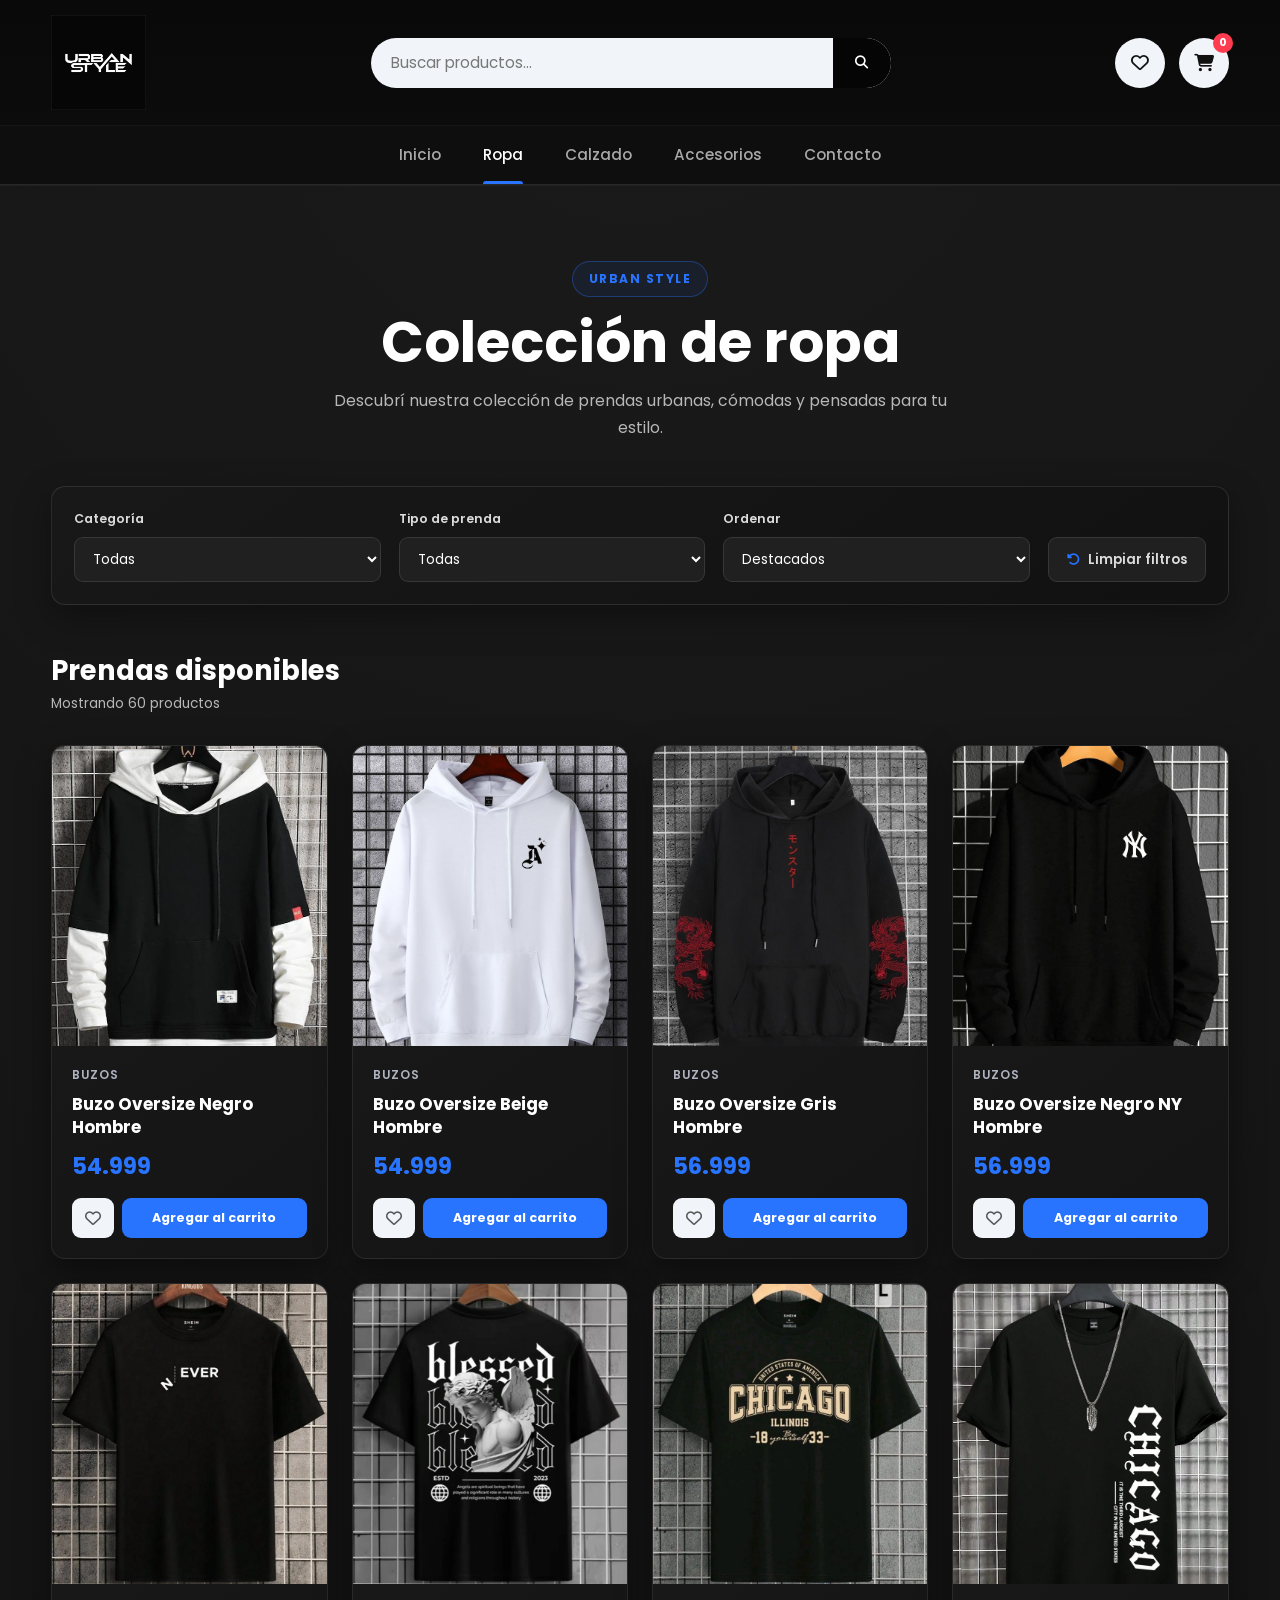
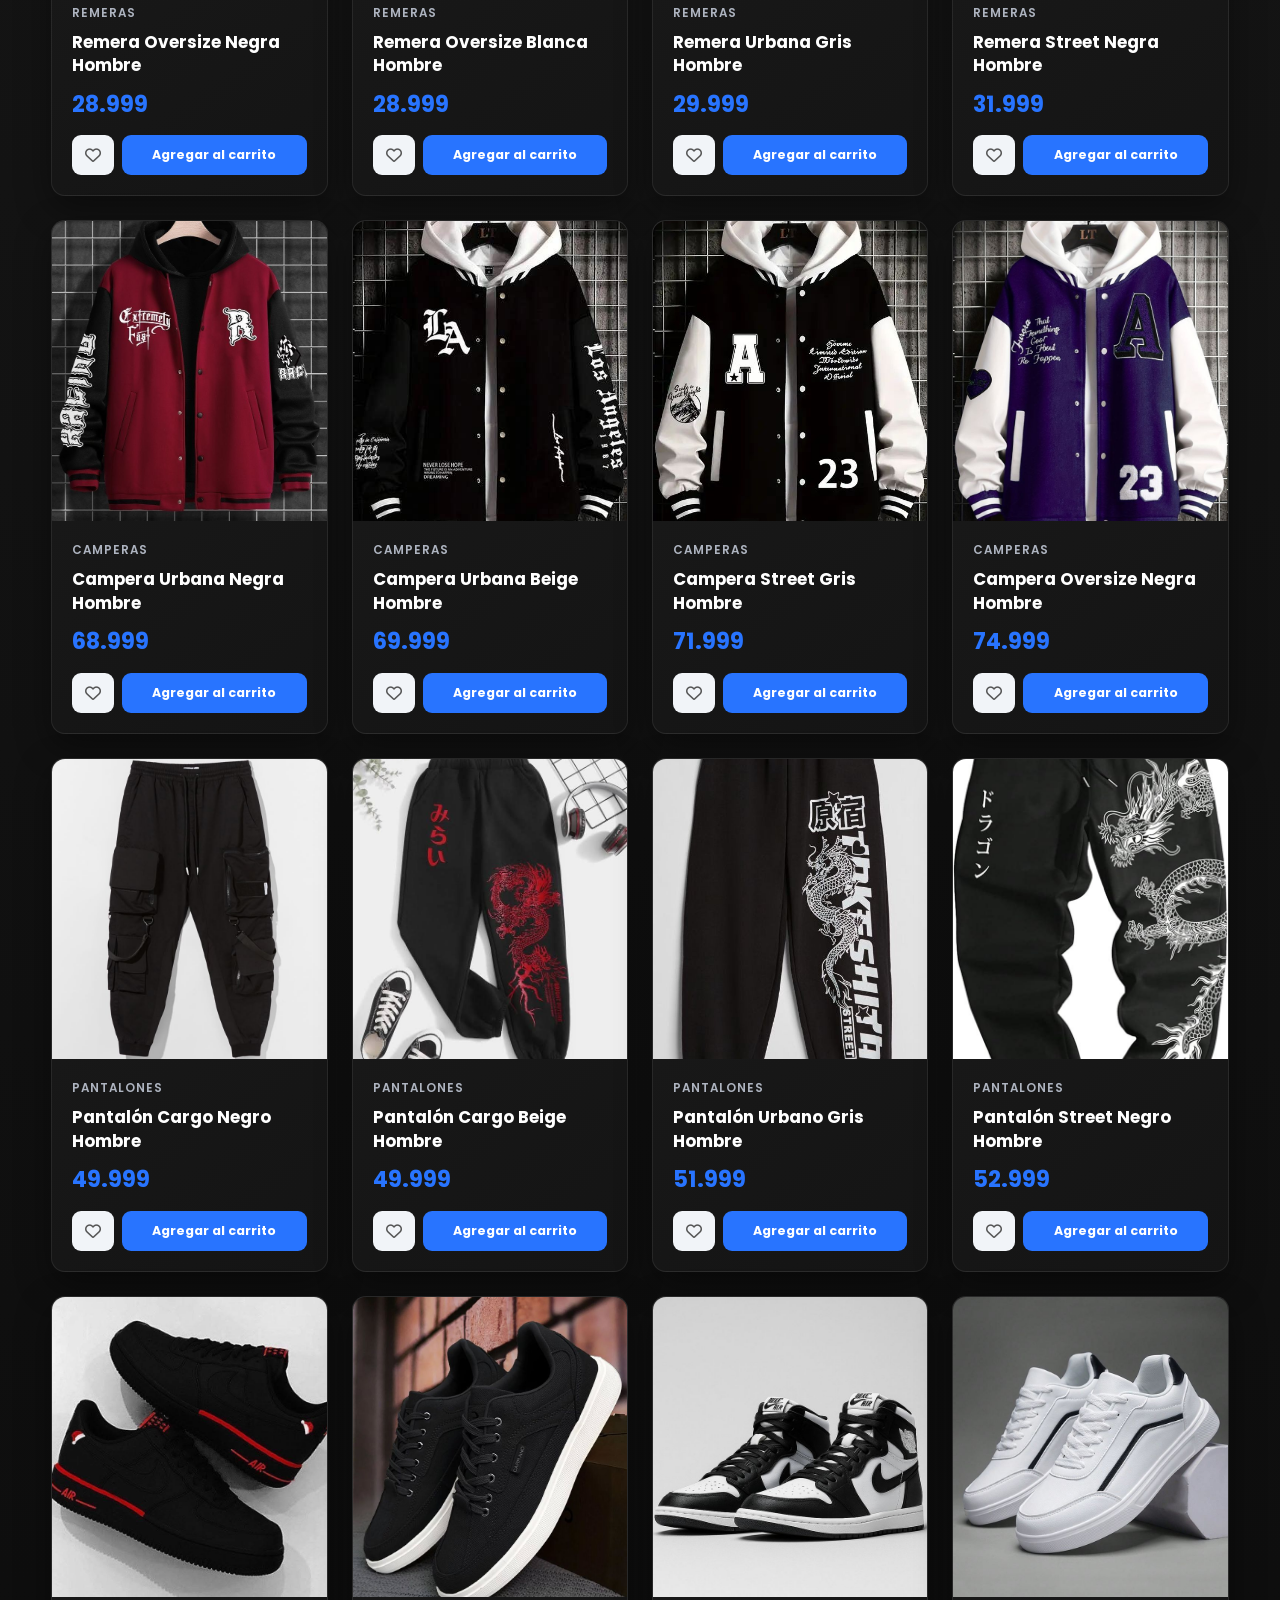
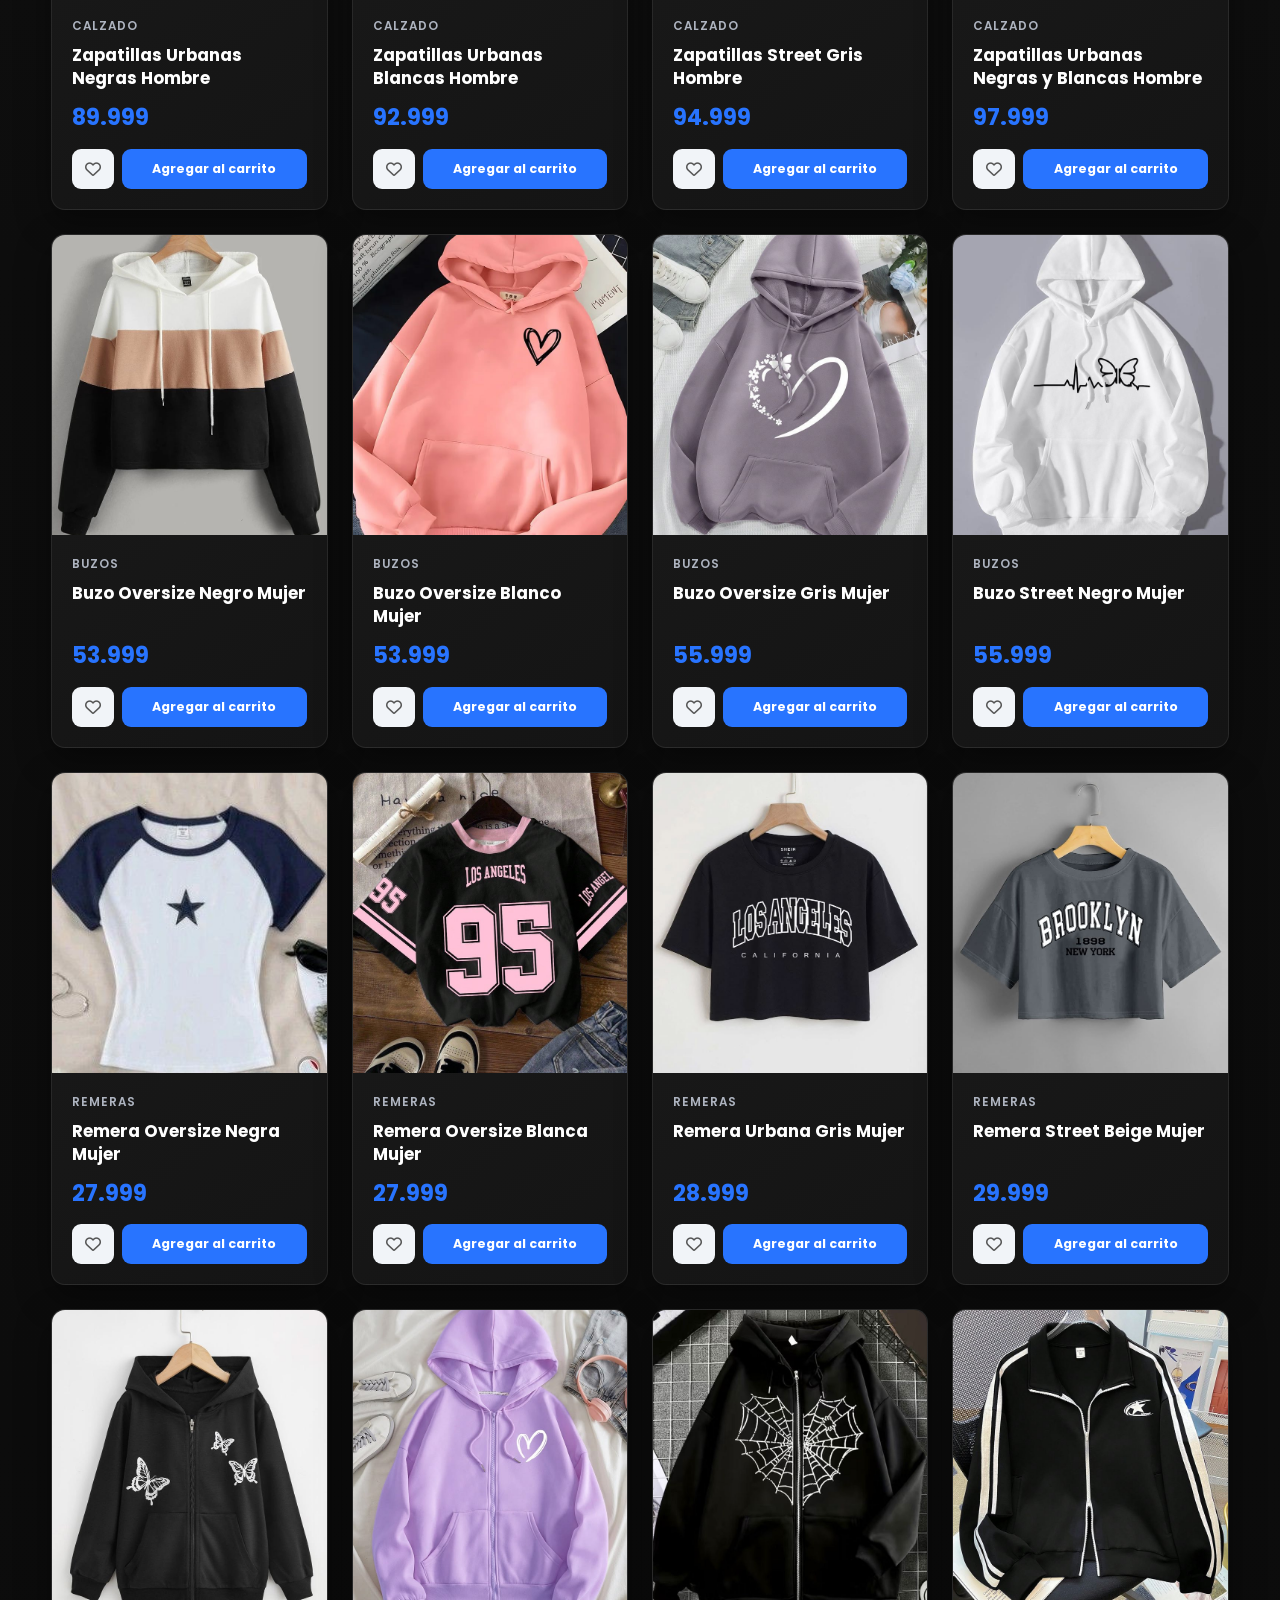
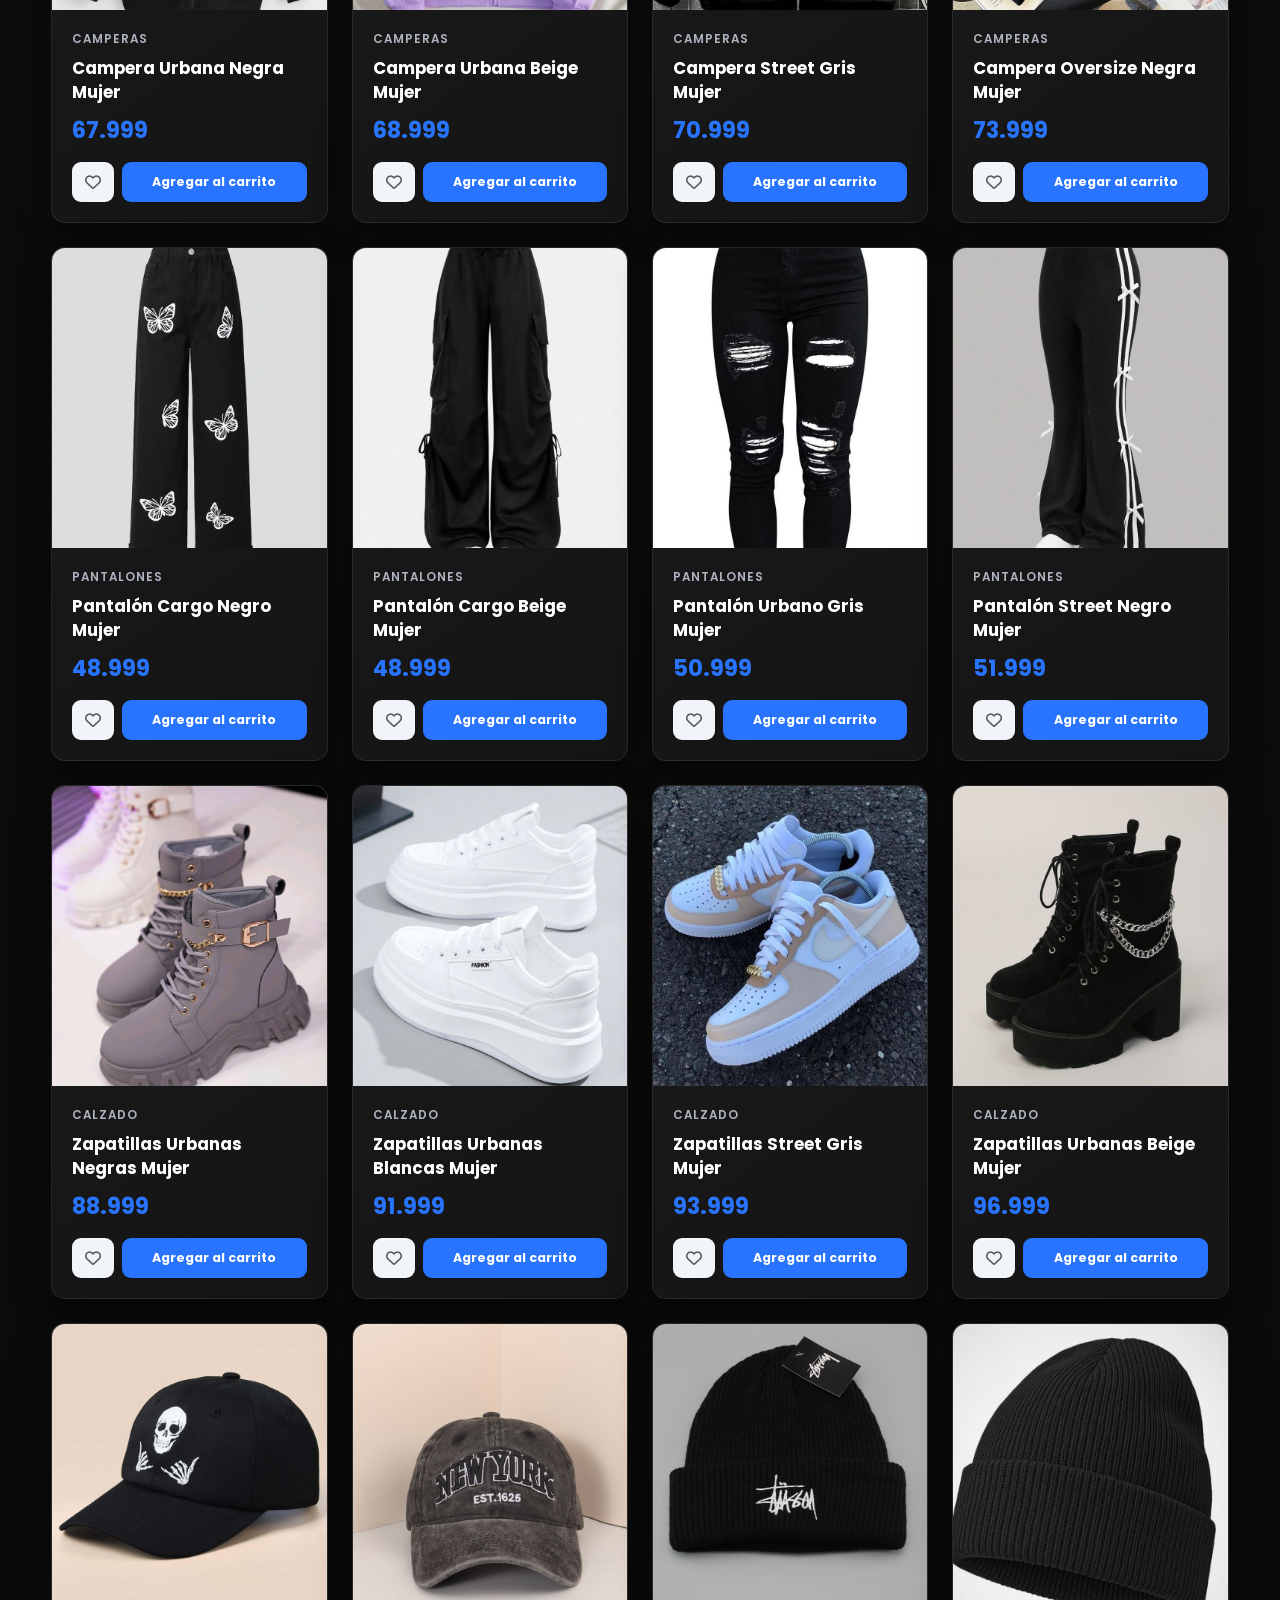
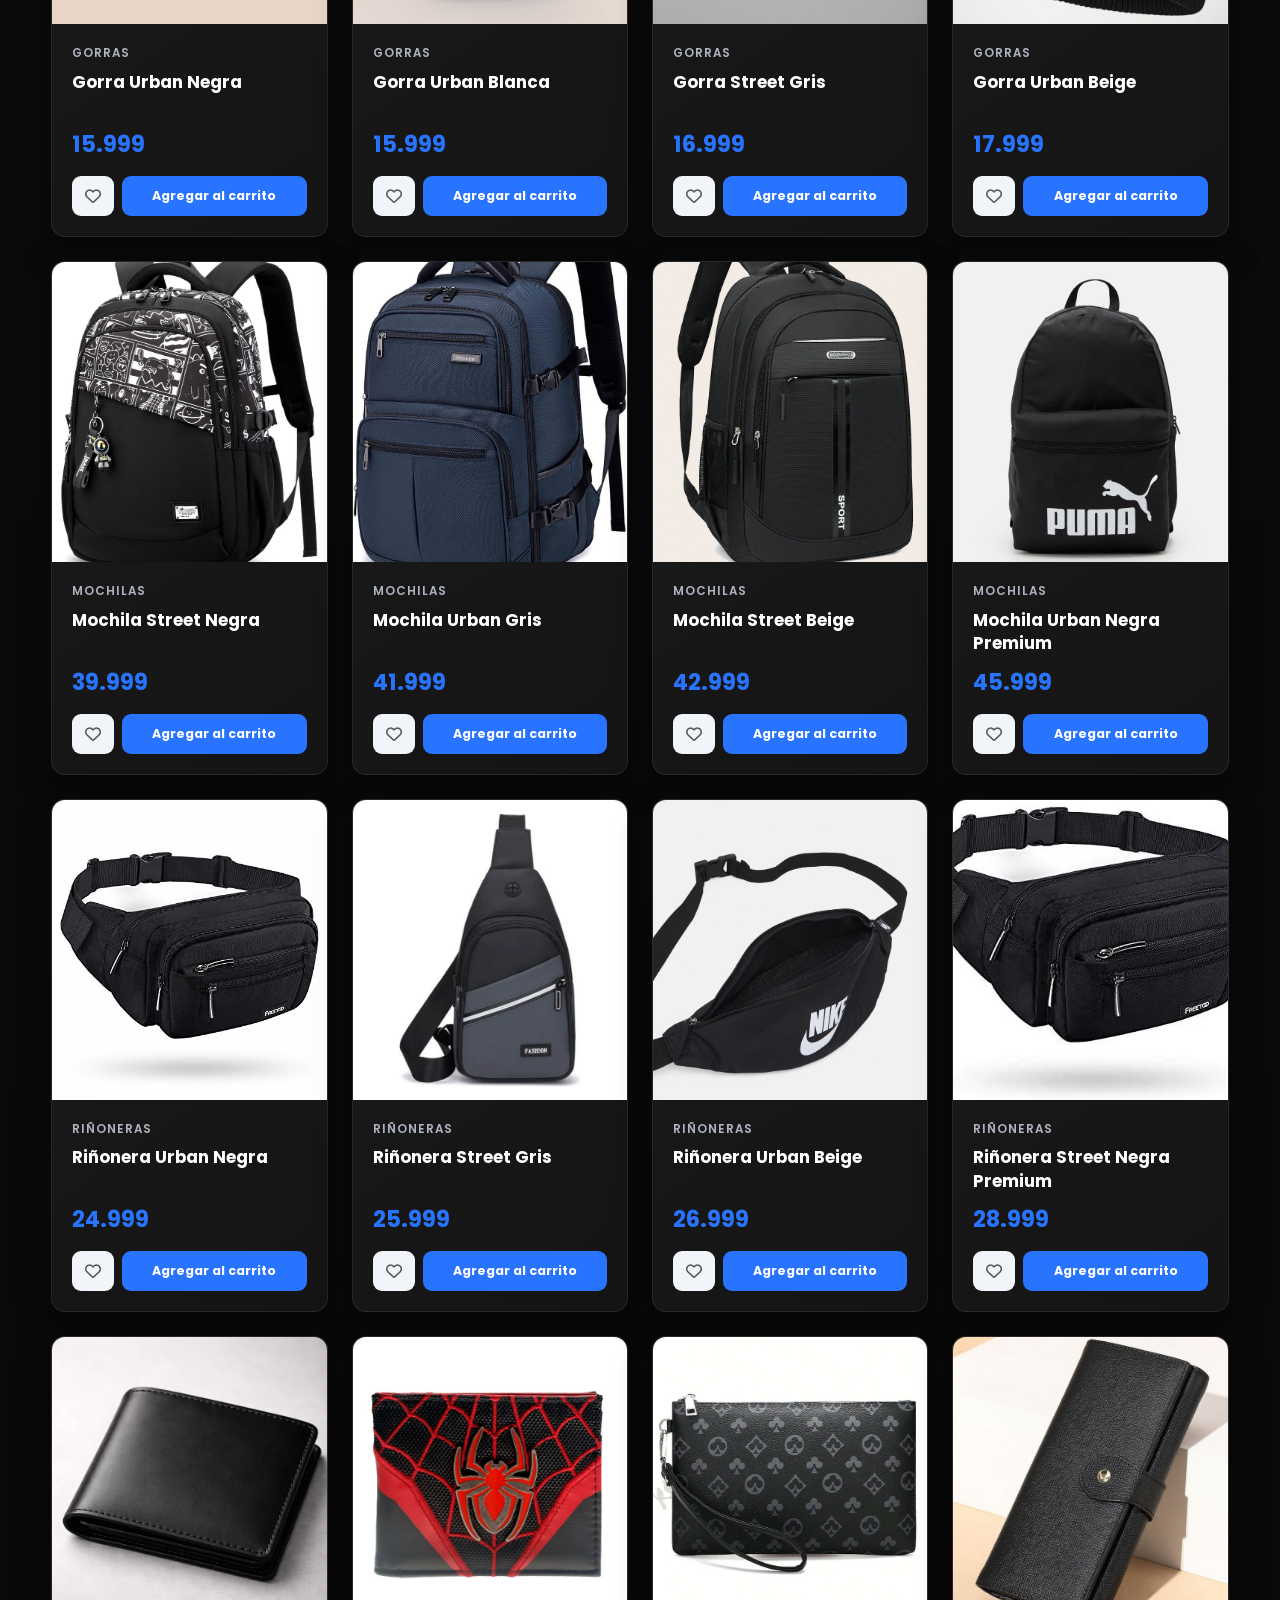
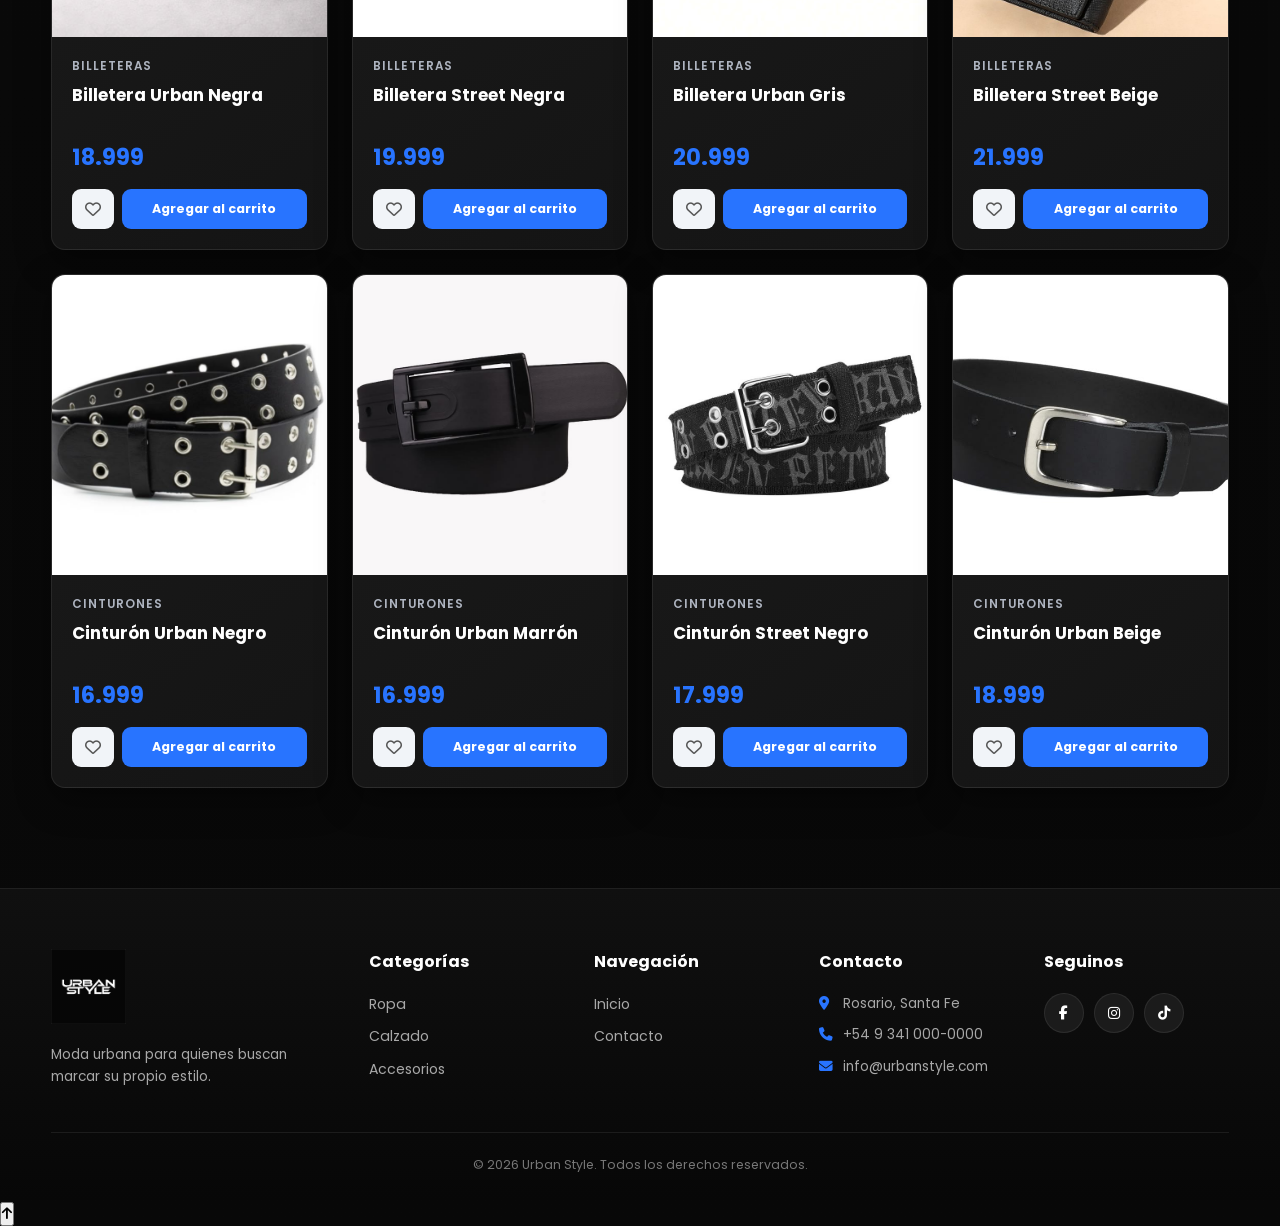
==== commit 51ccd94f: "Actualiza accesorios" ====
--- a/html/ropa.html
+++ b/html/ropa.html
@@ -160,7 +160,7 @@
                     title="Carrito"
                 >
 
-                    <i class="fa-solid fa-bag-shopping"></i>
+                    <i class="fa-solid fa-cart-shopping"></i>
 
                     <span
                         class="contador-carrito"
